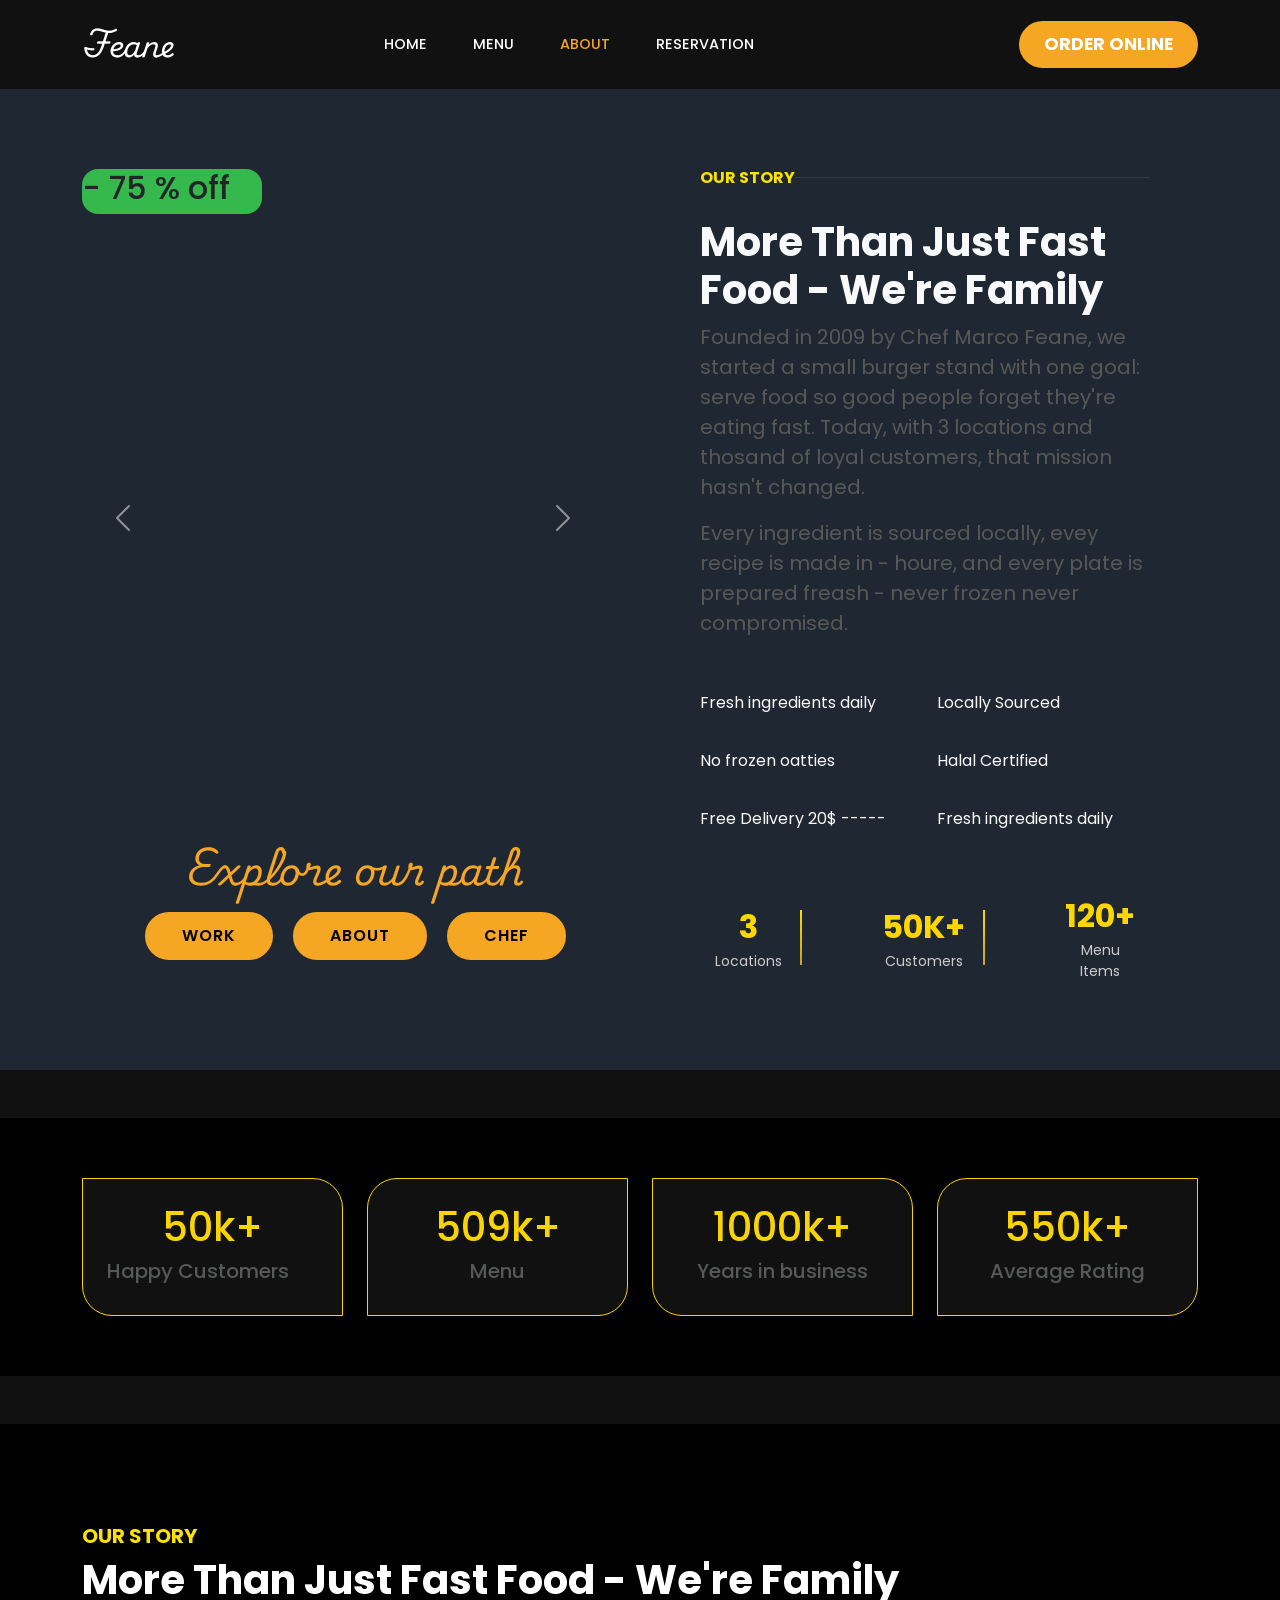
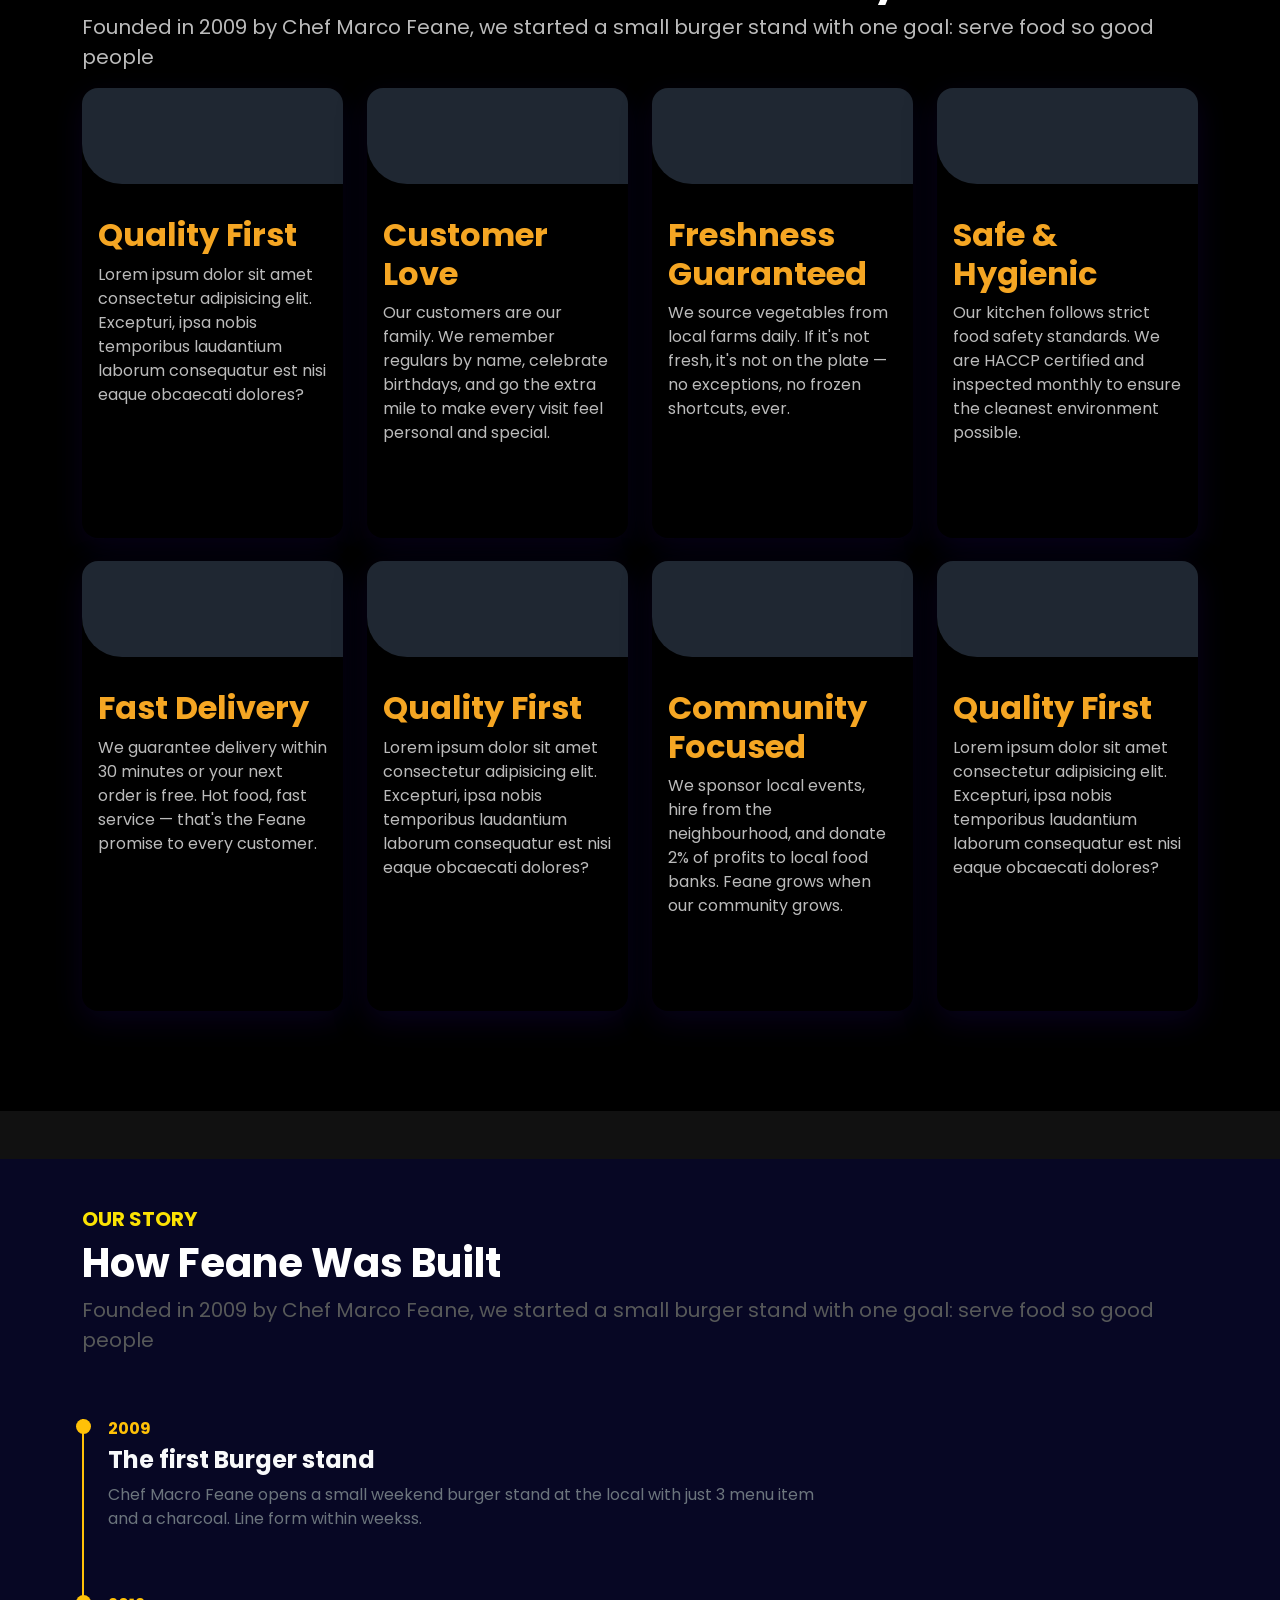
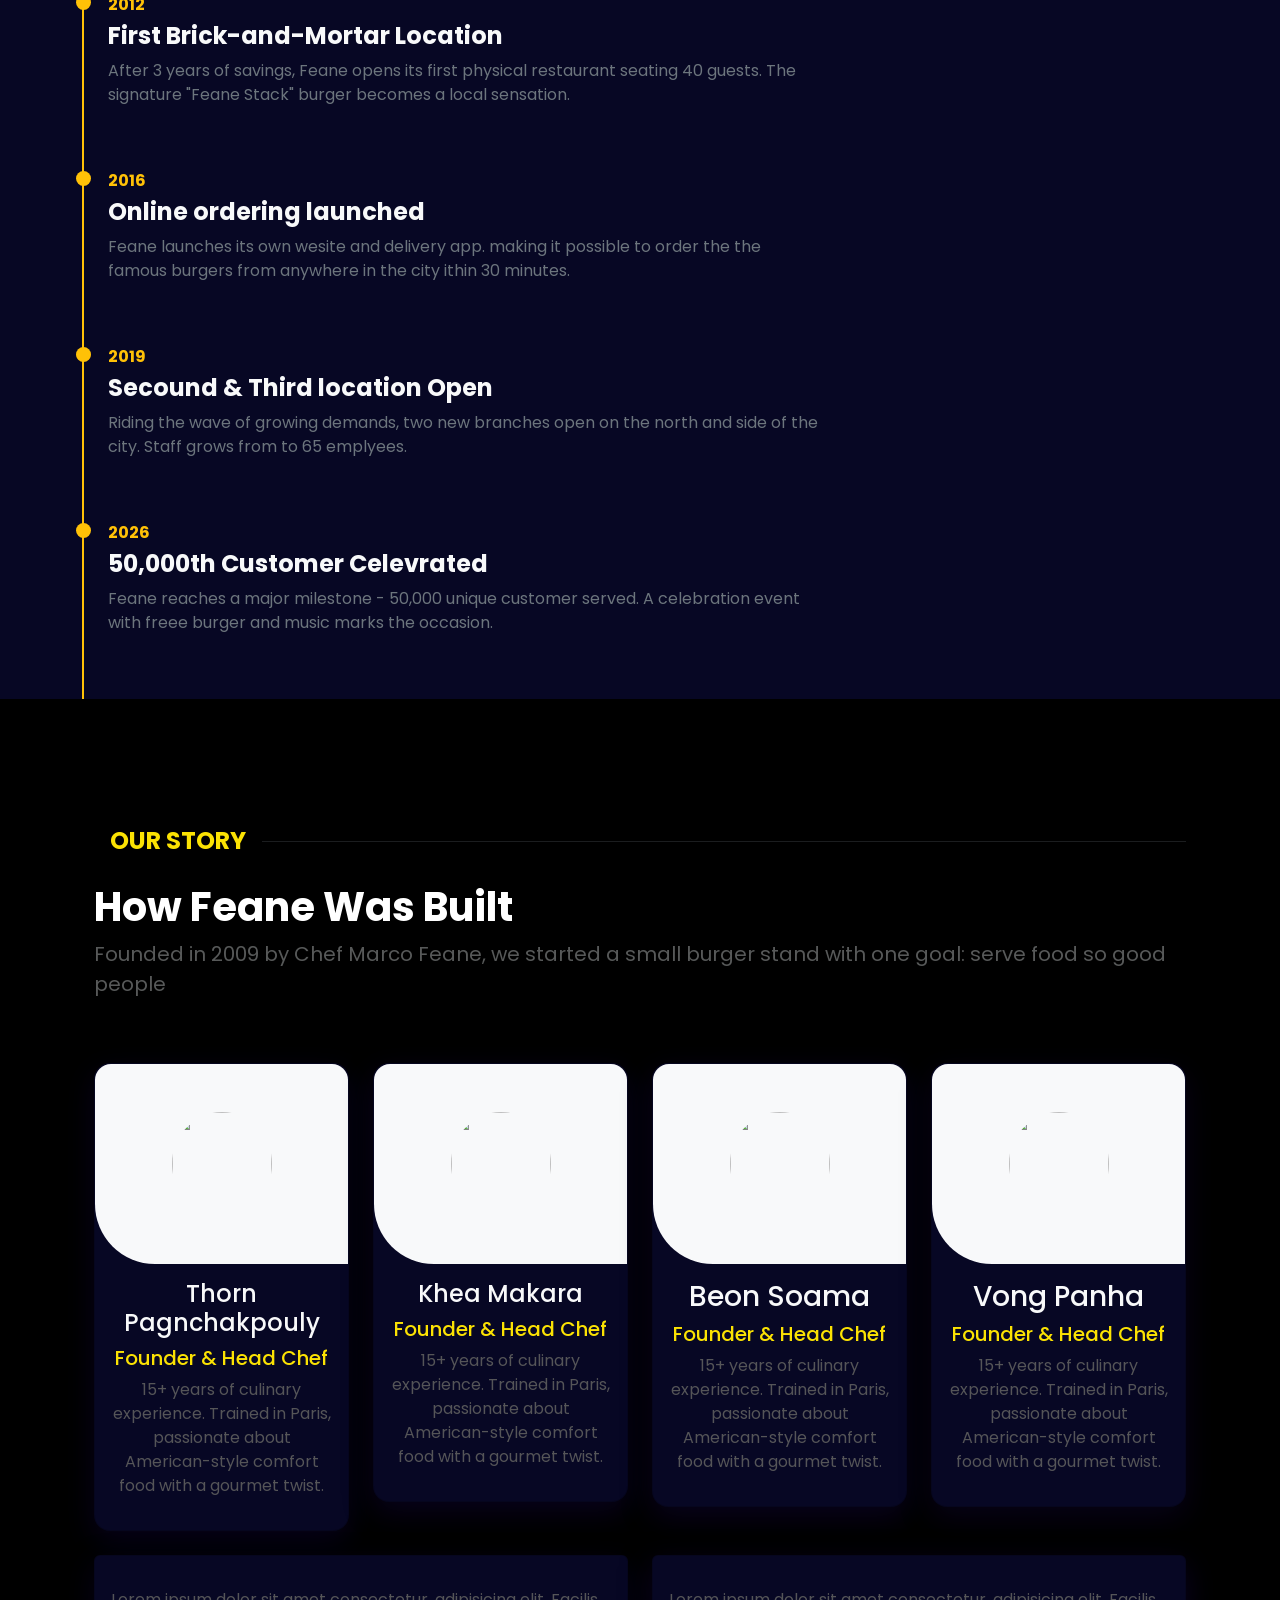
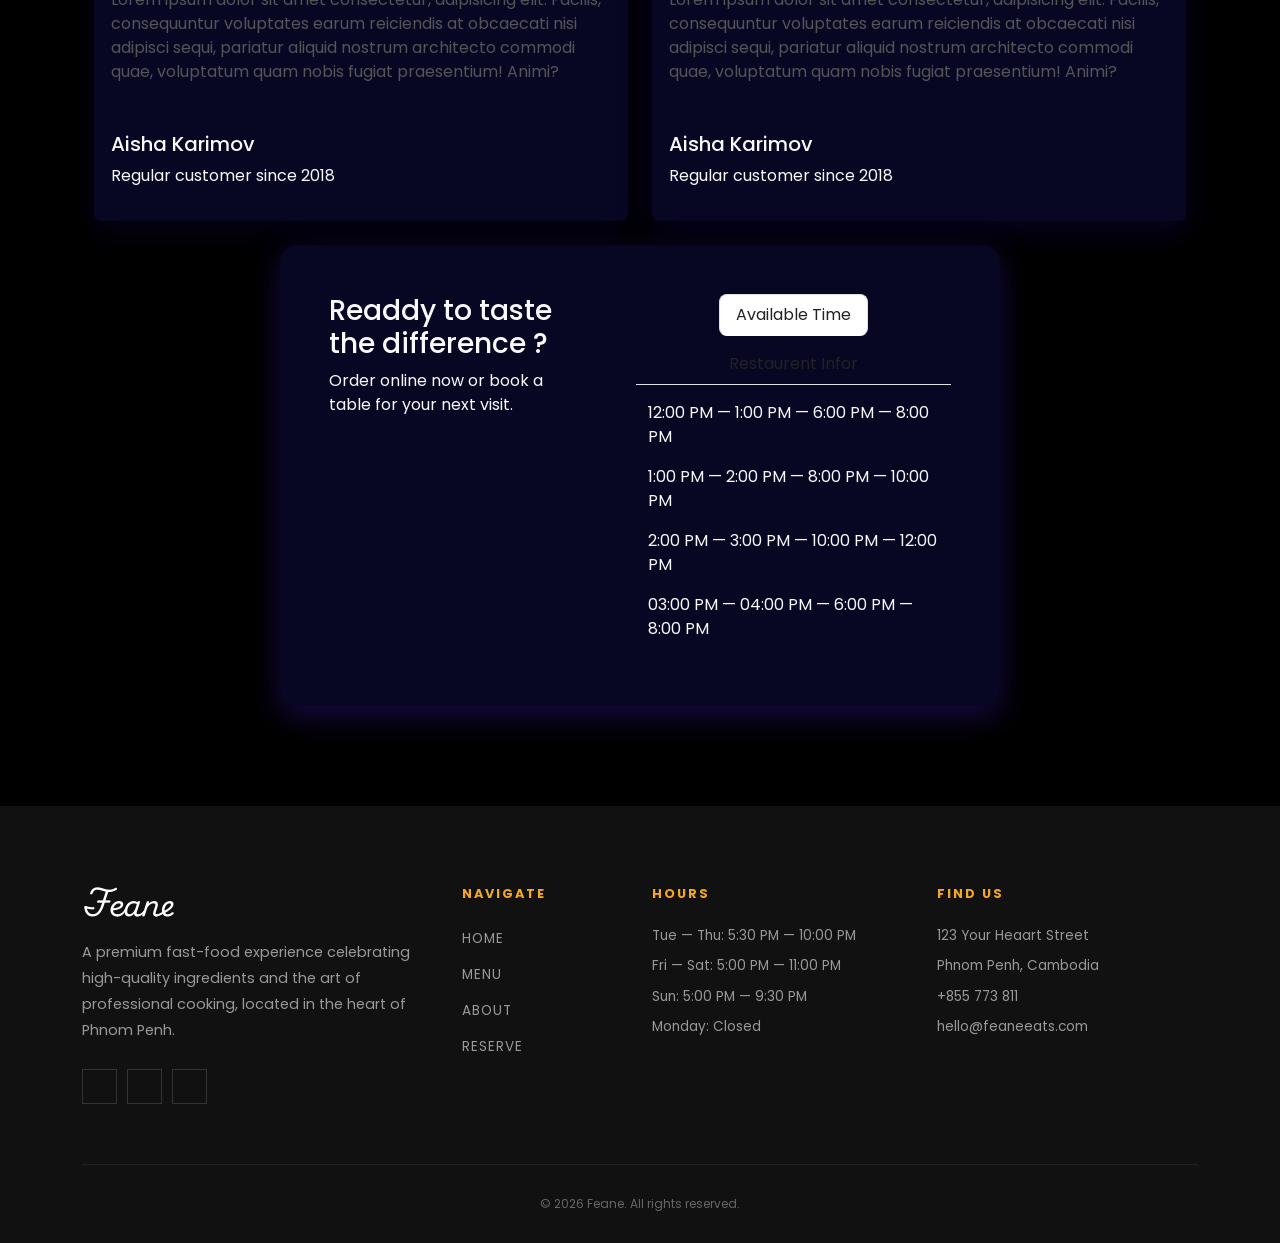
==== about.html @ dc516372 "last push" ====
<!DOCTYPE html>
<html lang="en">

<head>
    <meta charset="UTF-8">
    <meta name="viewport" content="width=device-width, initial-scale=1.0">
    <link rel="stylesheet" href="assets/css/style.css">
    <link rel="icon" type="image/x-icon" href="assets/image/knights-canyon-challenge-dragon-digital-painting.webp">
    <link href='https://fonts.googleapis.com/css?family=Poppins' rel='stylesheet'>
    <!-- BOOTSTRAP CSS -->
    <link rel="stylesheet" href="assets/css/bootstrap/bootstrap-5.3.8-dist/css/bootstrap.min.css">
    <link rel="stylesheet" href="https://cdn.jsdelivr.net/npm/bootstrap-icons@1.13.1/font/bootstrap-icons.min.css">
    <!-- FONT AWESOME FOR ICON -->
    <link rel="stylesheet" href="https://cdnjs.cloudflare.com/ajax/libs/font-awesome/7.0.1/css/all.min.css">
    <!-- GOOGLE FONTS -->
    <link
        href="https://fonts.googleapis.com/css2?family=Poppins:wght@300;400;500;600;700&family=Playwrite+IE:wght@100..400&display=swap"
        rel="stylesheet">
    <!-- CUSTOM STYLE -->
    <link rel="stylesheet" href="assets/css/style.css">
    <title>About Us | Page</title>
</head>

<body style="background: #111 !important; color: #fff !important;">
    <header style="background: #111 !important; box-shadow: none !important;">
        <div class="container">
            <nav class="navbar navbar-expand-lg navbar-dark px-0">
                <a class="navbar-brand text-white" href="index.html">Feane</a>
                <button class="navbar-toggler" type="button" data-bs-toggle="collapse" data-bs-target="#nav"
                    aria-controls="nav" aria-expanded="false" aria-label="Toggle navigation">
                    <span class="navbar-toggler-icon"></span>
                </button>
                <div class="collapse navbar-collapse justify-content-center" id="nav">
                    <ul class="navbar-nav">
                        <li class="nav-item"><a class="nav-link text-white" href="index.html">HOME</a></li>
                        <li class="nav-item"><a class="nav-link text-white" href="menu.html">MENU</a></li>
                        <li class="nav-item"><a class="nav-link active text-white" href="about.html">ABOUT</a></li>
                        <li class="nav-item"><a class="nav-link text-white" href="reservation.html">RESERVATION</a></li>
                    </ul>
                </div>
                <div class="user_option d-flex align-items-center">
                    <div class="user_option d-flex align-items-center">
                        <a href="login.html" class="user_link text-white"><i class="fa fa-user"></i></a>
                        <a href="cart.html" class="cart_link mx-4 text-white"><i class="fa fa-shopping-cart"></i></a>
                        <a href="search.html" class="search_link text-white"><i class="fa fa-search"></i></a>
                        <a href="menu.html" class="btn btn-order ms-4">Order Online</a>
                    </div>
                </div>
            </nav>
        </div>
    </header>

    <section style="background-color: #1f2732;">
        <div class="container">
            <div class="row">
                <div class="col-lg-6">
                    <div id="carouselExample" class="carousel slide" data-bs-ride="carousel" data-bs-interval="1500" data-bs-pause="false">
                        <div class="carousel-inner">
                            <div class="carousel-item active">
                                <div class="card border-0 rounded-5 position-relative bg-transparent"
                                    style="margin-top: 80px; width: 600px; height: 400px;">
                                    <img src="https://upload.wikimedia.org/wikipedia/commons/thumb/6/62/NCI_Visuals_Food_Hamburger.jpg/1280px-NCI_Visuals_Food_Hamburger.jpg" alt="" class="rounded-5">
                                    <div class="circle position-absolute">
                                        <h2 class="text-light rounded-4"
                                            style="width: 180px;height: 45px; background: #60239d;"> -
                                            50 % off</h2>
                                    </div>
                                </div>
                            </div>
                            <div class="carousel-item">
                                <div class="card border-0 rounded-5 position-relative bg-transparent"
                                    style="margin-top: 80px; width: 600px; height: 400px;">
                                    <img src="https://upload.wikimedia.org/wikipedia/commons/thumb/6/62/NCI_Visuals_Food_Hamburger.jpg/1280px-NCI_Visuals_Food_Hamburger.jpg"
                                        alt="" class="rounded-5">
                                    <div class="circle position-absolute">
                                        <h2 class="text-dark rounded-4"
                                            style="width: 180px;height: 45px; background: #f9d403;"> -
                                            15 % off</h2>
                                    </div>
                                </div>
                            </div>
                            <div class="carousel-item">
                                <div class="card border-0 rounded-5 position-relative bg-transparent"
                                    style="margin-top: 80px; width: 600px; height: 400px;">
                                    <img src="https://res.cloudinary.com/citylifestyle/w_1600/v1622210278/dev/articles/79ce9e0e-47b5-46d8-973c-a925a951b38b/header.jpg"
                                        alt="" class="rounded-5">
                                    <div class="circle position-absolute">
                                        <h2 class="text-dark rounded-4"
                                            style="width: 180px;height: 45px; background: #35b94d;"> -
                                            75 % off</h2>
                                    </div>
                                </div>
                            </div>
                        </div>
                        <button class="carousel-control-prev" type="button" data-bs-target="#carouselExample"
                            data-bs-slide="prev">
                            <span class="carousel-control-prev-icon mt-5" aria-hidden="true"></span>
                            <span class="visually-hidden">Previous</span>
                        </button>
                        <button class="carousel-control-next" type="button" data-bs-target="#carouselExample"
                            data-bs-slide="next">
                            <span class="carousel-control-next-icon mt-5 me-5" aria-hidden="true"></span>
                            <span class="visually-hidden">Next</span>
                        </button>
                    </div>
                    <div class="text-center" style="margin-top: -60px;">
                        <p class="menu-title text-gold mb-3" style="font-size: 38px !important; opacity: 1;">Explore our path</p>
                        <a href="#work" class="btn btn-gold-pill mx-2"
                            style="text-decoration: none;">WORK</a>
                        <a href="#about" class="btn btn-gold-pill mx-2"
                            style="text-decoration: none;">ABOUT</a>
                        <a href="#Chef" class="btn btn-gold-pill mx-2"
                            style="text-decoration: none;">CHEF</a>
                    </div>
                </div>


                <div class="col-lg-6">
                    <div class="card p-5 border-0 bg-transparent">
                        <div class="d-flex align-items-center my-4">
                            <span class="fw-bold" style="color: rgb(251, 226, 3);">OUR STORY</span>
                            <hr class="flex-grow-1 border-secondary opacity-25">
                        </div>

                        <h1 class="fw-bold text-light">More Than Just Fast Food - We're Family</h1>
                        <p class="fs-5" style="color: rgb(87, 89, 89);">Founded in 2009 by Chef Marco Feane, we started
                            a small burger stand with one goal: serve
                            food so good people
                            forget they're eating fast. Today, with 3 locations and thosand of loyal customers, that
                            mission hasn't changed.
                        </p>
                        <p class="fs-5" style="color: rgb(87, 89, 89);">Every ingredient is sourced locally, evey recipe
                            is made in - houre, and every plate is prepared freash
                            - never frozen never compromised.</p>
                        <div class="row d-flex mt-4">
                            <div class="col-lg-6">
                                <div class="card border-0 bg-transparent">
                                    <p class="fs-3" style="color: rgb(251, 226, 3);"><i
                                            class="fa-solid fa-check-to-slot"></i>
                                        <span class="text-light fs-6">Fresh ingredients daily</span>
                                    </p>
                                </div>
                            </div>
                            <div class="col-lg-6">
                                <div class="card border-0 bg-transparent">
                                    <p class="fs-3" style="color: rgb(251, 226, 3);"><i
                                            class="fa-solid fa-check-to-slot"></i>
                                        <span class="text-light fs-6">Locally Sourced</span>
                                    </p>
                                </div>
                            </div>
                        </div>
                        <div class="row d-flex">
                            <div class="col-lg-6">
                                <div class="card border-0 bg-transparent">
                                    <p class="fs-3" style="color: rgb(251, 226, 3);"><i
                                            class="fa-solid fa-check-to-slot"></i>
                                        <span class="text-light fs-6">No frozen oatties</span>
                                    </p>
                                </div>
                            </div>
                            <div class="col-lg-6">
                                <div class="card border-0 bg-transparent">
                                    <p class="fs-3" style="color: rgb(251, 226, 3);"><i
                                            class="fa-solid fa-check-to-slot"></i>
                                        <span class="text-light fs-6">Halal Certified</span>
                                    </p>
                                </div>
                            </div>
                        </div>
                        <div class="row d-flex">
                            <div class="col-lg-6">
                                <div class="card border-0 bg-transparent">
                                    <p class="fs-3" style="color: rgb(251, 226, 3);"><i
                                            class="fa-solid fa-check-to-slot"></i>
                                        <span class="text-light fs-6">Free Delivery 20$ -----</span>
                                    </p>
                                </div>
                            </div>
                            <div class="col-lg-6">
                                <div class="card border-0 bg-transparent">
                                    <p class="fs-3" style="color: rgb(251, 226, 3);"><i
                                            class="fa-solid fa-check-to-slot"></i>
                                        <span class="text-light fs-6">Fresh ingredients daily</span>
                                    </p>
                                </div>
                            </div>
                            <div class="col-lg-12">
                                <div class="stats">
                                    <div class="stat">
                                        <div class="number">3</div>
                                        <div class="label">Locations</div>
                                    </div>

                                    <div class="stat">
                                        <div class="number">50K+</div>
                                        <div class="label">Customers</div>
                                    </div>

                                    <div class="stat">
                                        <div class="number">120+</div>
                                        <div class="label">Menu Items</div>
                                    </div>
                                </div>
                            </div>
                        </div>
                    </div>
                </div>
            </div>
        </div>
    </section>
    <section class="my-5" style="background-color: #000; padding: 60px 0;">
        <div class="container">
            <div class="row d-flex">
                <div class="col-lg-3">
                    <div class="card p-4 gold"
                        style="border-color: #f9d403;background-color: #111; border-radius: 0px 30px 0px 30px;">
                        <h1 class="text-center text" style="color: #f9d403;">50k+</h1>
                        <h5 style="color: rgb(87, 89, 89);">Happy Customers</h5>
                    </div>
                </div>
                <div class="col-lg-3">
                    <div class="card p-4 gold"
                        style="border-color: #f9d403;background-color: #111; border-radius: 30px 0 30px 0;">
                        <h1 class="text-center text" style="color: #f9d403;">509k+</h1>
                        <h5 class="text-center" style="color: rgb(87, 89, 89);">Menu</h5>
                    </div>
                </div>
                <div class="col-lg-3">
                    <div class="card p-4 gold"
                        style="border-color: #f9d403;background-color: #111; border-radius: 0px 30px 0px 30px;">
                        <h1 class="text-center text" style="color: #f9d403;">1000k+</h1>
                        <h5 class="text-center" style="color: rgb(87, 89, 89);">Years in business</h5>
                    </div>
                </div>
                <div class="col-lg-3">
                    <div class="card p-4 gold"
                        style="border-color: #f9d403;background-color: #111; border-radius: 30px 0 30px 0;">
                        <h1 class="text-center text" style="color: #f9d403;">550k+</h1>
                        <h5 class="text-center" style="color: rgb(87, 89, 89);">Average Rating</h5>
                    </div>
                </div>
            </div>
        </div>
    </section>
    <div id="work" style="background-color: #000; color: #fff; padding: 100px 0;">
        <section>
            <div class="container">
                <h5 class="fw-bold" style="color: rgb(251, 226, 3);">OUR STORY</h5>
                <h1 class="fw-bold text-white">More Than Just Fast Food - We're Family</h1>
                <p class="fs-5" style="color: #bbb;">Founded in 2009 by Chef Marco Feane, we started
                    a small burger stand with one goal: serve
                    food so good people
                </p>
                <div data-aos="fade-up" data-aos-anchor-placement="center-bottom">
                    <div class="row">
                        <div class="col-lg-3">
                            <div class="card-about rounded-4"
                                style="height: 450px;box-shadow: 0 10px 30px rgba(16, 4, 57, 0.414);">
                                <div class="card-img"
                                    style="border-radius: 16px 16px 0px 40px ;background-color: #1f2732;">
                                    <p class="text-center p-5 text-danger" style="font-size: 60px;"><i
                                            class="fa-solid fa-medal"></i></p>
                                </div>
                                <div class="card-body  p-3">
                                    <h2 class="fw-bold">Quality First</h2>
                                    <p>Lorem ipsum dolor sit amet consectetur adipisicing elit. Excepturi, ipsa nobis
                                        temporibus
                                        laudantium laborum consequatur est nisi eaque obcaecati dolores?</p>
                                </div>
                            </div>
                        </div>
                        <div class="col-lg-3">
                            <div class="card-about rounded-4"
                                style="height: 450px;box-shadow: 0 10px 30px rgba(16, 4, 57, 0.414);">
                                <div class="card-img"
                                    style="border-radius: 16px 16px 0px 40px ;background-color: #1f2732;">
                                    <p class="text-center p-5 text-danger" style="font-size: 60px;"><i
                                            class="fa-solid fa-heart-circle-check"></i></p>
                                </div>
                                <div class="card-body  p-3">
                                    <h2 class="fw-bold">Customer Love</h2>
                                    <p>Our customers are our family. We remember regulars by name, celebrate birthdays,
                                        and
                                        go
                                        the extra mile to make every visit feel personal and special.</p>
                                </div>
                            </div>
                        </div>
                        <div class="col-lg-3">
                            <div class="card-about rounded-4"
                                style="height: 450px;box-shadow: 0 10px 30px rgba(16, 4, 57, 0.429);">
                                <div class="card-img"
                                    style="border-radius: 16px 16px 0px 40px ;background-color: #1f2732;">
                                    <p class="text-center p-5 text-danger" style="font-size: 60px;"><i
                                            class="fa-brands fa-wpexplorer"></i></p>
                                </div>
                                <div class="card-body  p-3">
                                    <h2 class="fw-bold">Freshness Guaranteed</h2>
                                    <p>We source vegetables from local farms daily. If it's not fresh, it's not on the
                                        plate
                                        —
                                        no exceptions, no frozen shortcuts, ever.</p>
                                </div>
                            </div>
                        </div>
                        <div class="col-lg-3">
                            <div class="card-about rounded-4"
                                style="height: 450px;box-shadow: 0 10px 30px rgba(16, 4, 57, 0.504);">
                                <div class="card-img"
                                    style="border-radius: 16px 16px 0px 40px ;background-color: #1f2732;">
                                    <p class="text-center p-5 text-danger" style="font-size: 60px;"><i
                                            class="fa-solid fa-lock"></i></p>
                                </div>
                                <div class="card-body  p-3">
                                    <h2 class="fw-bold">Safe & Hygienic</h2>
                                    <p>Our kitchen follows strict food safety standards. We are HACCP certified and
                                        inspected
                                        monthly to ensure the cleanest environment possible.</p>
                                </div>
                            </div>
                        </div>

                        <div class="col-lg-3" style="margin-top: 23px;">
                            <div class="card-about rounded-4"
                                style="height: 450px;box-shadow: 0 10px 30px rgba(16, 4, 57, 0.463);">
                                <div class="card-img"
                                    style="border-radius: 16px 16px 0px 40px ;background-color: #1f2732;">
                                    <p class="text-center p-5 text-danger" style="font-size: 60px;"><i
                                            class="fa-regular fa-hourglass-half"></i></p>
                                </div>
                                <div class="card-body  p-3">
                                    <h2 class="fw-bold">Fast Delivery</h2>
                                    <p>We guarantee delivery within 30 minutes or your next order is free. Hot food,
                                        fast
                                        service — that's the Feane promise to every customer.</p>
                                </div>
                            </div>
                        </div>
                        <div class="col-lg-3" style="margin-top: 23px;">
                            <div class="card-about rounded-4"
                                style="height: 450px;box-shadow: 0 10px 30px rgba(16, 4, 57, 0.515);">
                                <div class="card-img"
                                    style="border-radius: 16px 16px 0px 40px ;background-color: #1f2732;">
                                    <p class="text-center p-5 text-danger" style="font-size: 60px;"><i
                                            class="fa-solid fa-chart-gantt"></i></p>
                                </div>
                                <div class="card-body  p-3">
                                    <h2 class="fw-bold">Quality First</h2>
                                    <p>Lorem ipsum dolor sit amet consectetur adipisicing elit. Excepturi, ipsa nobis
                                        temporibus
                                        laudantium laborum consequatur est nisi eaque obcaecati dolores?</p>
                                </div>
                            </div>
                        </div>
                        <div class="col-lg-3" style="margin-top: 23px;">
                            <div class="card-about rounded-4"
                                style="height: 450px;box-shadow: 0 10px 30px rgba(16, 4, 57, 0.456);">
                                <div class="card-img"
                                    style="border-radius: 16px 16px 0px 40px ;background-color: #1f2732;">
                                    <p class="text-center p-5 text-danger" style="font-size: 60px;"><i
                                            class="fa-solid fa-user-clock"></i></p>
                                </div>
                                <div class="card-body  p-3">
                                    <h2 class="fw-bold">Community Focused</h2>
                                    <p>We sponsor local events, hire from the neighbourhood, and donate 2% of profits to
                                        local
                                        food banks. Feane grows when our community grows.</p>
                                </div>
                            </div>
                        </div>
                        <div class="col-lg-3" style="margin-top: 23px;">
                            <div class="card-about rounded-4"
                                style="height: 450px;box-shadow: 0 10px 30px rgba(16, 4, 57, 0.515);">
                                <div class="card-img"
                                    style="border-radius: 16px 16px 0px 40px ;background-color: #1f2732;">
                                    <p class="text-center p-5 text-danger" style="font-size: 60px;"><i
                                            class="fa-solid fa-chart-gantt"></i></p>
                                </div>
                                <div class="card-body  p-3">
                                    <h2 class="fw-bold">Quality First</h2>
                                    <p>Lorem ipsum dolor sit amet consectetur adipisicing elit. Excepturi, ipsa nobis
                                        temporibus
                                        laudantium laborum consequatur est nisi eaque obcaecati dolores?</p>
                                </div>
                            </div>
                        </div>
                    </div>
                </div>
        </section>
    </div>
    <div id="about">
        <section style="background-color: #070724;" class="mt-5">
            <div class="container">
                <div class="row">
                    <h5 class="fw-bold mt-5" style="color: rgb(251, 226, 3);">OUR STORY</h5>
                    <h1 class="fw-bold text-white">How Feane Was Built</h1>
                    <p class="fs-5" style="color: rgb(87, 89, 89);">Founded in 2009 by Chef Marco Feane, we started
                        a small burger stand with one goal: serve
                        food so good people
                    </p>
                    <div class="col-lg-8">
                        <div class="timeline-item pb-5 ps-4 border-start border-warning border-2 position-relative">
                            <div class="dot position-absolute bg-warning rounded-circle"
                                style="width: 15px; height: 15px; left: -8.5px; top: 0;"></div>
                            <h6 class="text-warning fw-bold mt-5">2009</h6>
                            <h4 class="fw-bold text-light">The first Burger stand</h4>
                            <p class="text-secondary">Chef Macro Feane opens a small weekend burger stand at the local
                                with
                                just 3 menu item and a
                                charcoal. Line form within weekss.</p>
                        </div>
                        <div class="timeline-item pb-5 ps-4 border-start border-warning border-2 position-relative">
                            <div class="dot position-absolute bg-warning rounded-circle"
                                style="width: 15px; height: 15px; left: -8.5px; top: 0;"></div>
                            <h6 class="text-warning fw-bold">2012</h6>
                            <h4 class="fw-bold text-light">First Brick-and-Mortar Location</h4>
                            <p class="text-secondary">After 3 years of savings, Feane opens its first physical
                                restaurant
                                seating 40 guests. The signature "Feane Stack" burger becomes a local sensation.</p>
                        </div>
                        <div class="timeline-item pb-5 ps-4 border-start border-warning border-2 position-relative">
                            <div class="dot position-absolute bg-warning rounded-circle"
                                style="width: 15px; height: 15px; left: -8.5px; top: 0;"></div>
                            <h6 class="text-warning fw-bold">2016</h6>
                            <h4 class="fw-bold text-light">Online ordering launched</h4>
                            <p class="text-secondary">Feane launches its own wesite and delivery app. making it possible
                                to
                                order the the famous burgers from anywhere in the city ithin 30 minutes.</p>
                        </div>
                        <div class="timeline-item pb-5 ps-4 border-start border-warning border-2 position-relative">
                            <div class="dot position-absolute bg-warning rounded-circle"
                                style="width: 15px; height: 15px; left: -8.5px; top: 0;"></div>
                            <h6 class="text-warning fw-bold">2019</h6>
                            <h4 class="fw-bold text-light">Secound & Third location Open</h4>
                            <p class="text-secondary">Riding the wave of growing demands, two new branches open on the
                                north
                                and side of the city. Staff grows from to 65 emplyees.</p>
                        </div>
                        <div class="timeline-item pb-5 ps-4 border-start border-warning border-2 position-relative">
                            <div class="dot position-absolute bg-warning rounded-circle"
                                style="width: 15px; height: 15px; left: -8.5px; top: 0;"></div>
                            <h6 class="text-warning fw-bold">2026</h6>
                            <h4 class="fw-bold text-light">50,000th Customer Celevrated</h4>
                            <p class="text-secondary">Feane reaches a major milestone - 50,000 unique customer served. A
                                celebration
                                event with freee burger and music marks the occasion.</p>
                        </div>
                    </div>
                </div>
            </div>
        </section>
    </div>

    <div id="Chef" style="background-color: #000; padding: 100px 0;">
        <section>
            <div class="container">
                <div data-aos="zoom-in-right">
                    <div class="row m-auto">
                        <div class="d-flex align-items-center my-4">
                            <span class="mx-3 fw-bold fs-4" style="color: rgb(251, 226, 3);">OUR STORY</span>
                            <hr class="flex-grow-1 border-secondary opacity-25">
                        </div>
                        <h1 class="fw-bold text-white">How Feane Was Built</h1>
                        <p class="fs-5" style="color: rgb(87, 89, 89);">Founded in 2009 by Chef Marco Feane, we started
                            a small burger stand with one goal: serve
                            food so good people
                        </p>
                        <div class="col-lg-3">
                            <div class="card text-center rounded-4 mt-5"
                                style="background-color: #070724; box-shadow: 0 10px 30px rgba(16, 4, 57, 0.453);">

                                <div class="card-img bg-light"
                                    style="border-radius: 16px 16px 0px 60px; position: relative; overflow: hidden;">

                                    <div class="profile-container" style="width: 100%;">
                                        <img src="https://plus.unsplash.com/premium_photo-1661778091956-15dbe6e47442?fm=jpg&q=60&w=3000&auto=format&fit=crop&ixlib=rb-4.1.0&ixid=M3wxMjA3fDB8MHxzZWFyY2h8MXx8Y2hlZnxlbnwwfHwwfHx8MA%3D%3D" alt=""
                                            style="border-radius: 50%; width: 100px; height: 200px;"
                                            class="py-5 profile-thumb">

                                        <div class="full-image-preview">
                                            <img src="https://plus.unsplash.com/premium_photo-1661778091956-15dbe6e47442?fm=jpg&q=60&w=3000&auto=format&fit=crop&ixlib=rb-4.1.0&ixid=M3wxMjA3fDB8MHxzZWFyY2h8MXx8Y2hlZnxlbnwwfHwwfHx8MA%3D%3D"
                                                alt="Full Preview">
                                        </div>
                                    </div>
                                </div>
                                <div class="card-body p-3">
                                    <h4 class="text-light name">Thorn Pagnchakpouly</h4>
                                    <h5 style="color: rgb(251, 226, 3);">Founder & Head Chef</h5>
                                    <p style="color: #555558;">15+ years of culinary experience. Trained in Paris,
                                        passionate
                                        about American-style comfort food with a gourmet twist.</p>
                                </div>

                            </div>
                        </div>
                        <div class="col-lg-3">
                            <div class="card text-center rounded-4 mt-5"
                                style="background-color: #070724; box-shadow: 0 10px 30px rgba(16, 4, 57, 0.496);">

                                <div class="card-img bg-light"
                                    style="border-radius: 16px 16px 0px 60px; position: relative; overflow: hidden;">

                                    <div class="profile-container" style="width: 100%;">
                                        <img src="https://encrypted-tbn0.gstatic.com/images?q=tbn:ANd9GcT0rpjb_j-jTuQ3onR-zFmB5Ad6CYb7DSLy1w&s" alt=""
                                            style="border-radius: 50%; width: 100px; height: 200px;"
                                            class="py-5 profile-thumb">

                                        <div class="full-image-preview">
                                            <img src="https://encrypted-tbn0.gstatic.com/images?q=tbn:ANd9GcT0rpjb_j-jTuQ3onR-zFmB5Ad6CYb7DSLy1w&s"
                                                alt="Full Preview">
                                        </div>
                                    </div>
                                </div>
                                <div class="card-body p-3">
                                    <h4 class="text-light name">Khea Makara</h4>
                                    <h5 style="color: rgb(251, 226, 3);">Founder & Head Chef</h5>
                                    <p style="color: #555558;">15+ years of culinary experience. Trained in Paris,
                                        passionate
                                        about American-style comfort food with a gourmet twist.</p>
                                </div>

                            </div>
                        </div>
                        <div class="col-lg-3">
                            <div class="card text-center rounded-4 mt-5"
                                style="background-color: #070724; box-shadow: 0 10px 30px rgba(16, 4, 57, 0.492);">

                                <div class="card-img bg-light"
                                    style="border-radius: 16px 16px 0px 60px; position: relative; overflow: hidden;">

                                    <div class="profile-container" style="width: 100%;">
                                        <img src="https://previews.123rf.com/images/ximagination/ximagination1602/ximagination160200916/53064486-picture-of-young-female-chef-standing-in-the-studio-with-confident-pose-and-holding-a-spoon.jpg" alt=""
                                            style="border-radius: 50%; width: 100px; height: 200px;"
                                            class="py-5 profile-thumb">

                                        <div class="full-image-preview">
                                            <img src="https://previews.123rf.com/images/ximagination/ximagination1602/ximagination160200916/53064486-picture-of-young-female-chef-standing-in-the-studio-with-confident-pose-and-holding-a-spoon.jpg"
                                                alt="Full Preview">
                                        </div>
                                    </div>
                                </div>
                                <div class="card-body p-3">
                                    <h3 class="text-light name">Beon Soama</h3>
                                    <h5 style="color: rgb(251, 226, 3);">Founder & Head Chef</h5>
                                    <p style="color: #555558;">15+ years of culinary experience. Trained in Paris,
                                        passionate
                                        about American-style comfort food with a gourmet twist.</p>
                                </div>

                            </div>
                        </div>
                        <div class="col-lg-3">
                            <div class="card text-center rounded-4 mt-5"
                                style="background-color: #070724; box-shadow: 0 10px 30px rgba(16, 4, 57, 0.41);">

                                <div class="card-img bg-light"
                                    style="border-radius: 16px 16px 0px 60px; position: relative; overflow: hidden;">

                                    <div class="profile-container" style="width: 100%;">
                                        <img src="https://www.shutterstock.com/image-photo/restaurant-kitchen-portrait-confident-chef-600nw-2645077225.jpg" alt=""
                                            style="border-radius: 50%; width: 100px; height: 200px;"
                                            class="py-5 profile-thumb">

                                        <div class="full-image-preview">
                                            <img src="https://www.shutterstock.com/image-photo/restaurant-kitchen-portrait-confident-chef-600nw-2645077225.jpg"
                                                alt="Full Preview">
                                        </div>
                                    </div>
                                </div>
                                <div class="card-body p-3">
                                    <h3 class="text-light name">Vong Panha</h3>
                                    <h5 style="color: rgb(251, 226, 3);">Founder & Head Chef</h5>
                                    <p style="color: #555558;">15+ years of culinary experience. Trained in Paris,
                                        passionate
                                        about American-style comfort food with a gourmet twist.</p>
                                </div>

                            </div>
                        </div>
                        <div class="col-lg-6">
                            <div class="card mt-4 mb-4"
                                style="background-color: #070724;box-shadow: 0 10px 30px rgba(16, 4, 57, 0.401);">
                                <div class="d-flex pt-3 ps-3" style="color: #f9d403;">
                                    <i class="fa-solid fa-star"></i>
                                    <i class="fa-solid fa-star"></i>
                                    <i class="fa-solid fa-star"></i>
                                    <i class="fa-solid fa-star"></i>
                                    <i class="fa-solid fa-star"></i>
                                </div>
                                <div class="p-3" style="color: #555558;">
                                    Lorem ipsum dolor sit amet consectetur, adipisicing elit. Facilis, consequuntur
                                    voluptates
                                    earum
                                    reiciendis at obcaecati nisi adipisci sequi, pariatur aliquid nostrum architecto
                                    commodi
                                    quae, voluptatum
                                    quam nobis fugiat praesentium! Animi?
                                </div>
                                <div class="d-flex p-3">
                                    <i class="fa-brands fa-adn" style="color: greenyellow; font-size: 90px;"></i>
                                    <div class="mt-3">
                                        <h5 class="text-light">Aisha Karimov</h5>
                                        <p class="text-light">Regular customer since 2018</p>
                                    </div>
                                </div>
                            </div>
                        </div>
                        <div class="col-lg-6">
                            <div class="card mt-4"
                                style="background-color: #070724;box-shadow: 0 10px 30px rgba(16, 4, 57, 0.579);">
                                <div class="d-flex pt-3 ps-3" style="color: #f9d403;">
                                    <i class="fa-solid fa-star"></i>
                                    <i class="fa-solid fa-star"></i>
                                    <i class="fa-solid fa-star"></i>
                                    <i class="fa-regular fa-star"></i>
                                    <i class="fa-regular fa-star"></i>
                                </div>
                                <div class="p-3" style="color: #555558;">
                                    Lorem ipsum dolor sit amet consectetur, adipisicing elit. Facilis, consequuntur
                                    voluptates
                                    earum
                                    reiciendis at obcaecati nisi adipisci sequi, pariatur aliquid nostrum architecto
                                    commodi
                                    quae, voluptatum
                                    quam nobis fugiat praesentium! Animi?
                                </div>
                                <div class="d-flex p-3">
                                    <i class="fa-solid fa-circle-h"
                                        style="color: rgb(201, 4, 251); font-size: 90px;"></i>
                                    <div class="mt-3">
                                        <h5 class="text-light">Aisha Karimov</h5>
                                        <p class="text-light">Regular customer since 2018</p>
                                    </div>
                                </div>
                            </div>
                        </div>
                        <div class="col-lg-2"></div>
                        <div class="col-lg-8">
                            <div class="card p-5 rounded-4"
                                style="background-color: #070724;box-shadow: 0 10px 30px rgba(39, 15, 116, 0.579);">
                                <div class="d-flex">
                                    <div class="col-lg-5">
                                        <h3 class="text-light">Readdy to taste the difference ?</h3>
                                        <p class="text-light">Order online now or book a table for your next visit.</p>
                                    </div>
                                    <div class=" gap-3 ms-5 ">
                                        <ul class="nav nav-tabs justify-content-center gap-2" id="myTab" role="tablist">
                                            <li class="nav-item" role="presentation">
                                                <button class="nav-link active rounded-3" id="home-tab"
                                                    data-bs-toggle="tab" data-bs-target="#home-tab-pane" type="button"
                                                    role="tab" aria-controls="home-tab-pane"
                                                    aria-selected="true">Available
                                                    Time</button>
                                            </li>
                                            <li class="nav-item" role="presentation">
                                                <button class="nav-link rounded-3" id="profile-tab" data-bs-toggle="tab"
                                                    data-bs-target="#profile-tab-pane" type="button" role="tab"
                                                    aria-controls="profile-tab-pane" aria-selected="false">Restaurent
                                                    Infor</button>
                                            </li>
                                        </ul>
                                        <div class="container">
                                            <div class="row">
                                                <div class="col-lg-12">
                                                    <div class="tab-content" id="myTabContent">
                                                        <div class="tab-pane fade show active" id="home-tab-pane"
                                                            role="tabpanel" aria-labelledby="home-tab" tabindex="0">
                                                            <p class=" time text-light mt-3 "><span
                                                                    style="color: #f9d403;"><i
                                                                        class="fa-solid fa-clock"></i></span> 12:00 PM —
                                                                1:00 PM
                                                                — 6:00 PM — 8:00 PM
                                                            </p>
                                                            <p class="time text-light mt-3"><span
                                                                    style="color: #0303f9;"><i
                                                                        class="fa-solid fa-clock"></i></span> 1:00 PM —
                                                                2:00
                                                                PM
                                                                — 8:00 PM — 10:00 PM
                                                            </p>
                                                            <p class=" time text-light mt-3"><span
                                                                    style="color: #f97603;"><i
                                                                        class="fa-solid fa-clock"></i></span> 2:00 PM —
                                                                3:00
                                                                PM
                                                                — 10:00 PM — 12:00 PM
                                                            </p>
                                                            <p class="time text-light mt-3"><span
                                                                    style="color: #e403f9;"><i
                                                                        class="fa-solid fa-clock"></i></span> 03:00 PM —
                                                                04:00
                                                                PM — 6:00 PM — 8:00 PM
                                                            </p>
                                                        </div>
                                                        <div class="tab-pane fade" id="profile-tab-pane" role="tabpanel"
                                                            aria-labelledby="profile-tab" tabindex="0">
                                                            <p class="text-light mt-3"><span style="color: red;"><i
                                                                        class="fa-solid fa-location-dot"></i></span> 123
                                                                Flavor
                                                                Street, Phnom Penh</p>
                                                            <p class="text-light"><span
                                                                    style="color: rgb(60, 255, 0);"><i
                                                                        class="fa-solid fa-calendar-days"></i></span>
                                                                Mon–Sun:
                                                                11:00 AM – 10:00 PM</p>
                                                            <p class="text-light"><span style="color: blue;"><i
                                                                        class="fa-solid fa-phone"></i></span> (+855)99
                                                                70 89
                                                                29
                                                            </p>
                                                            <p class="text-light">Reservations recommended on weekends
                                                            </p>
                                                        </div>
                                                    </div>
                                                </div>
                                            </div>
                                        </div>
                                    </div>
                                </div>
                            </div>
                        </div>
                    </div>
                </div>
            </div>
        </section>
    </div>
    <footer>
        <div class="container">
            <div class="row g-4">
                <div class="col-lg-4 footer-brand">
                    <h2>Feane</h2>
                    <p>A premium fast-food experience celebrating high-quality ingredients and the art of professional
                        cooking, located in the heart of Phnom Penh.</p>
                    <div class="footer-social">
                        <a href="#"><i class="fa-brands fa-facebook-f"></i></a>
                        <a href="#"><i class="fa-brands fa-instagram"></i></a>
                        <a href="#"><i class="fa-brands fa-twitter"></i></a>
                    </div>
                </div>
                <div class="col-lg-2 footer-col">
                    <h5>NAVIGATE</h5>
                    <ul>
                        <li><a href="index.html">HOME</a></li>
                        <li><a href="menu.html">MENU</a></li>
                        <li><a href="about.html">ABOUT</a></li>
                        <li><a href="reservation.html">RESERVE</a></li>
                    </ul>
                </div>
                <div class="col-lg-3 footer-col">
                    <h5>HOURS</h5>
                    <p>Tue — Thu: 5:30 PM — 10:00 PM</p>
                    <p>Fri — Sat: 5:00 PM — 11:00 PM</p>
                    <p>Sun: 5:00 PM — 9:30 PM</p>
                    <p>Monday: Closed</p>
                </div>
                <div class="col-lg-3 footer-col">
                    <h5>FIND US</h5>
                    <p>123 Your Heaart Street</p>
                    <p>Phnom Penh, Cambodia</p>
                    <p>+855 773 811</p>
                    <p>hello@feaneeats.com</p>
                </div>
            </div>
            <div class="footer-bottom">
                <p>© 2026 Feane. All rights reserved.</p>
            </div>
        </div>
    </footer>

    <script src="assets/css/bootstrap/bootstrap-5.3.8-dist/js/bootstrap.bundle.min.js"></script>
    <script type="module" src="assets/js/script.js"></script>
    <script src="https://unpkg.com/aos@2.3.1/dist/aos.js"></script>
    <script>
        AOS.init();
    </script>


</html>
---- assets/css/style.css ----
@import url('https://fonts.googleapis.com/css2?family=Poppins:wght@300;400;500;600;700&family=Playwrite+IE:wght@100..400&display=swap');

:root {
    --primary-color: #ffffff;
    --secondary-color: #d7d4d4;
    --accent-color: #ffc107;
    --gold: #f5a623;
    --gold-dk: #e0920e;
    --text-dark: #2c3e50;
    --bg-grey-mix: #f7f9fc;
}

.text-gold {
    color: var(--gold) !important;
}

* {
    box-sizing: border-box;
}

body {
    font-family: 'Poppins', -apple-system, BlinkMacSystemFont, 'Segoe UI', Roboto, Helvetica, Arial, sans-serif !important;
    font-size: 16px !important;
    background: linear-gradient(135deg, #f0f2f5 0%, #ffffff 100%) !important;
    background-attachment: fixed !important;
    color: #333 !important;
}

header {
    background: #fff !important;
    box-shadow: 0 2px 10px rgba(0,0,0,0.05) !important;
}

.navbar-brand, .nav-link {
    color: #222 !important;
}

.nav-link:hover {
    color: var(--gold) !important;
}


html {
    scroll-behavior: smooth !important;
}

/* --- Menu Styles --- */

.btn {
    border: none !important;
    border-radius: 20px !important;
}

.menu-title {
    font-family: "Playwrite IE", 'Brush Script MT', cursive !important;
    font-size: 40px !important;
}


/* Category buttons */
.menu-filter button {
    border: none !important;
    background: transparent !important;
    margin: 0 10px !important;
    font-weight: 500 !important;
    padding: 10px 22px !important;
    border-radius: 30px !important;
}

.menu-filter .active {
    background: var(--primary-color) !important;
    color: #fff !important;
}

.menu-card {
    background: #d7d4d4 !important;
    border-radius: 16px !important;
    overflow: hidden !important;
    display: flex !important;
    flex-direction: column !important;
    text-decoration: none !important;
    height: 100% !important;
    transition: transform .28s, box-shadow .28s, border-color .28s !important;
}

.menu-card:hover {
    transform: translateY(-6px) !important;
    box-shadow: 0 16px 48px rgba(0, 0, 0, .08) !important;
    border-color: #eee !important;
}

.menu-img {
    height: 240px !important;
    display: flex !important;
    justify-content: center !important;
    align-items: center !important;
    background: #f1f2f3 !important;
    overflow: hidden !important;
    position: relative !important;
}

.menu-img img {
    width: 100% !important;
    height: 100% !important;
    object-fit: cover !important;
    transition: transform .4s ease !important;
}

/* Burger specific: keep them contained and not 'zoomed' */
.menu-img.burger-img {
    padding: 30px !important;
}

.menu-img.burger-img img {
    width: auto !important;
    height: auto !important;
    max-width: 100% !important;
    max-height: 100% !important;
    object-fit: contain !important;
}

.menu-card:hover .menu-img img {
    transform: scale(1.05) !important;
}

.menu-content {
    background: #ffffff !important;
    color: #333 !important;
    padding: 20px !important;
    border-top-left-radius: 40px !important;
    flex-grow: 1 !important;
    display: flex !important;
    flex-direction: column !important;
    border: 1px solid #eee !important;
    border-top: none !important;
}

.price-cart {
    display: flex !important;
    justify-content: space-between !important;
    align-items: center !important;
    margin-top: auto !important;
    padding-top: 15px !important;
}

.cart-btn {
    width: 45px !important;
    height: 45px !important;
    border-radius: 50% !important;
    background: #ffc107 !important;
    display: flex !important;
    justify-content: center !important;
    align-items: center !important;
    color: white !important;
    text-decoration: none !important;
}

.btn-gold-pill {
    background: var(--gold) !important;
    color: #000 !important;
    border-radius: 50px !important;
    padding: 10px 35px !important;
    font-weight: 600 !important;
    letter-spacing: 1px !important;
    transition: all 0.3s ease !important;
    border: 2px solid var(--gold) !important;
}

.card-about h2, 
.card-about h3, 
.card-about h4 {
    color: var(--gold) !important;
    font-weight: 700 !important;
}

.card-about p {
    color: #bbb !important;
}

.menu-image img {
    width: 100% !important;
    height: 100% !important;
    object-fit: cover !important;
}

.detail-overlay {
    position: fixed !important;
    inset: 0 !important;
    z-index: 1060 !important;
    display: flex !important;
    align-items: center !important;
    justify-content: center !important;
    padding: 20px !important;
    /* hidden by default */
    pointer-events: none !important;
    background: rgba(0, 0, 0, 0) !important;
    backdrop-filter: blur(0) !important;
    transition: background .3s, backdrop-filter .3s !important;
}

.detail-overlay:target {
    pointer-events: all !important;
    background: rgba(0, 0, 0, .8) !important;
    backdrop-filter: blur(7px) !important;
}

/* click-outside area */
.overlay-bg {
    position: fixed !important;
    inset: 0 !important;
    z-index: -1 !important;
    display: block !important;
}

.detail-modal {
    background: #ffffff !important;
    border: 1px solid #eee !important;
    border-radius: 20px !important;
    width: 100% !important;
    color: #333 !important;
    max-width: 820px !important;
    max-height: 90vh !important;
    overflow-y: auto !important;
    position: relative !important;
    opacity: 0 !important;
    transform: translateY(36px) scale(.96) !important;
    transition: opacity .35s, transform .35s cubic-bezier(.22, 1, .36, 1) !important;
}

.detail-overlay:target .detail-modal {
    opacity: 1 !important;
    transform: translateY(0) scale(1) !important;
}

.detail-modal::-webkit-scrollbar {
    width: 4px !important;
}

.detail-modal::-webkit-scrollbar-thumb {
    background: #333 !important;
    border-radius: 4px !important;
}

.modal-close {
    position: absolute !important;
    top: 14px !important;
    right: 14px !important;
    z-index: 10 !important;
    width: 36px !important;
    height: 36px !important;
    border-radius: 50% !important;
    background: rgba(255, 255, 255, .08) !important;
    color: #aaa !important;
    font-size: .95rem !important;
    display: flex !important;
    align-items: center !important;
    justify-content: center !important;
    text-decoration: none !important;
    transition: background .2s, color .2s !important;
}

.modal-close:hover {
    background: rgba(255, 255, 255, .18) !important;
    color: #fff !important;
}

.detail-img {
    width: 50% !important;
    height: 60% !important;
    object-fit: cover !important;
    display: block !important;
    margin: auto !important;
    margin-top: 30px !important;
}

.detail-body {
    padding: 28px 32px 32px !important;
}

.detail-cat {
    font-size: .7rem !important;
    letter-spacing: 2px !important;
    text-transform: uppercase !important;
    color: var(--gold) !important;
    font-weight: 500 !important;
    margin-bottom: 6px !important;
}

.detail-name {
    font-size: 1.6rem !important;
    font-weight: 700 !important;
    color: #fff !important;
    margin-bottom: 10px !important;
    line-height: 1.2 !important;
}

.detail-rating {
    display: flex !important;
    align-items: center !important;
    gap: 3px !important;
    margin-bottom: 14px !important;
}

.detail-rating i {
    color: var(--gold) !important;
    font-size: .88rem !important;
}

.detail-rating .val {
    font-size: .84rem !important;
    color: #aaa !important;
    margin-left: 5px !important;
}

.detail-rating .rev {
    font-size: .78rem !important;
    color: #555 !important;
    margin-left: 3px !important;
}

.detail-desc {
    font-size: .87rem !important;
    color: #999 !important;
    line-height: 1.75 !important;
    margin-bottom: 22px !important;
}

.detail-tags {
    display: flex !important;
    flex-wrap: wrap !important;
    gap: 8px !important;
    margin-bottom: 22px !important;
}

.dtag {
    background: #222 !important;
    border: 1px solid #2e2e2e !important;
    border-radius: 50px !important;
    padding: 4px 13px !important;
    font-size: .73rem !important;
    color: #aaa !important;
}

.detail-label {
    font-size: .72rem !important;
    letter-spacing: 1.5px !important;
    text-transform: uppercase !important;
    color: #555 !important;
    font-weight: 500 !important;
    margin-bottom: 10px !important;
}

/* SIZE — hidden radio + label trick */
.size-opts {
    display: flex !important;
    flex-wrap: wrap !important;
    gap: 8px !important;
    margin-bottom: 22px !important;
}

.size-opts input[type=radio] {
    display: none !important;
}

.size-opts label {
    border: 1.5px solid #2e2e2e !important;
    border-radius: 8px !important;
    padding: 7px 18px !important;
    font-size: .82rem !important;
    color: #aaa !important;
    cursor: pointer !important;
    transition: all .2s !important;
    background: transparent !important;
}

.size-opts label:hover {
    border-color: #555 !important;
    color: #fff !important;
}

.size-opts input[type=radio]:checked+label {
    border-color: var(--gold) !important;
    color: var(--gold) !important;
    background: rgba(245, 166, 35, .08) !important;
}

/* EXTRAS — hidden checkbox + label trick */
.extras-grid {
    display: flex !important;
    flex-wrap: wrap !important;
    gap: 8px !important;
    margin-bottom: 26px !important;
}

.extras-grid input[type=checkbox] {
    display: none !important;
}

.extras-grid label {
    border: 1.5px solid #2e2e2e !important;
    border-radius: 8px !important;
    padding: 6px 13px !important;
    font-size: .77rem !important;
    color: #aaa !important;
    cursor: pointer !important;
    transition: all .2s !important;
    background: transparent !important;
    display: flex !important;
    align-items: center !important;
    gap: 5px !important;
}

.extras-grid label:hover {
    border-color: #555 !important;
    color: #fff !important;
}

.extras-grid input[type=checkbox]:checked+label {
    border-color: var(--gold) !important;
    color: #fff !important;
    background: rgba(245, 166, 35, .09) !important;
}

/* BOTTOM */
.detail-bottom {
    display: flex !important;
    align-items: center !important;
    justify-content: space-between !important;
    flex-wrap: wrap !important;
    gap: 16px !important;
    padding-top: 22px !important;
    border-top: 1px solid #222 !important;
}

.detail-price {
    font-size: 1.5rem !important;
    font-weight: 700 !important;
    color: #fff !important;
}

.detail-price small {
    font-size: .8rem !important;
    color: var(--gold) !important;
    font-weight: 500 !important;
    margin-left: 4px !important;
}

.btn-cart-link {
    background: var(--gold) !important;
    color: #111 !important;
    font-weight: 700 !important;
    font-size: .87rem !important;
    border-radius: 50px !important;
    padding: 13px 32px !important;
    display: inline-flex !important;
    align-items: center !important;
    gap: 8px !important;
    text-decoration: none !important;
    letter-spacing: .5px !important;
    transition: background .2s, transform .15s, box-shadow .2s !important;
}

.btn-cart-link:hover {
    background: var(--gold-dk) !important;
    color: #111 !important;
    transform: translateY(-1px) !important;
    box-shadow: 0 8px 24px rgba(245, 166, 35, .3) !important;
}

/* NUTRITION */
.nutrition-row {
    display: flex !important;
    border: 1px solid #222 !important;
    border-radius: 12px !important;
    overflow: hidden !important;
    margin-top: 24px !important;
}

.nut-item {
    flex: 1 !important;
    text-align: center !important;
    padding: 13px 6px !important;
    border-right: 1px solid #222 !important;
}

.nut-item:last-child {
    border-right: none !important;
}

.nval {
    font-size: .95rem !important;
    font-weight: 700 !important;
    color: #fff !important;
    display: block !important;
}

.nlabel {
    font-size: .64rem !important;
    color: #666 !important;
    letter-spacing: .5px !important;
    text-transform: uppercase !important;
    display: block !important;
    margin-top: 2px !important;
}

/* --- About Styles --- */

.work:hover{
    color: black !important;
    background-color: #FFD700 !important;
}
.stats {
    display: flex !important;
    justify-content: center !important;
    align-items: center !important;
    gap: 60px !important;
    padding: 40px 0 !important;
    color: #FFD700 !important;
}

.stat {
    text-align: center !important;
    position: relative !important;
    padding: 0 20px !important;
}

.stat:not(:last-child)::after {
    content: "" !important;
    position: absolute !important;
    right: 0 !important;
    top: 10% !important;
    height: 80% !important;
    width: 2px !important;
    background: linear-gradient(to bottom, #FFD700, #C9A227) !important;
}

.number {
    font-size: 32px !important;
    font-weight: bold !important;
}

.label {
    font-size: 14px !important;
    color: #ccc !important;
}

.card-about {
    transition: 0.3s !important;
}

.card-about:hover {
    transform: scale(1.02) !important;
}

.profile-container {
  position: relative !important;
  display: inline-block !important;
}

.profile-thumb {
  cursor: pointer !important;
}

.full-image-preview {
  display: none !important;
  position: absolute !important;
  top: 50% !important;
  left: 50% !important;
  transform: translate(-50%, -35%) !important;
  z-index: 999 !important;
  border-radius: 12px !important;
  overflow: hidden !important;
  width: 100% !important;
}

.full-image-preview img {
  width: 100% !important;
  height: auto !important;
  object-fit: cover !important;
  display: block !important;
  border-radius: 12px !important;
}
.gold{
    transition: 0.3s !important;
}
.gold:hover{
    transform: scale(1.02) !important;
    box-shadow: 0 10px 30px rgba(251, 247, 1, 0.414) !important;
    
}
.text:hover{
    text-decoration: underline !important;
}
.profile-container:hover .full-image-preview {
  display: block !important;
}
.card-img:hover{
    box-shadow: 0 20px 30px rgba(251, 247, 1, 0.414) !important;
}
.name:hover{
    text-decoration: underline !important;
}
.time{
    transition: 0.3s !important;
}
.time:hover{
    transform: scale(1.03) !important;
    color: #f9d403 !important;
}

/* --- Navbar Styles --- */

header {
    background: #111 !important;
    padding: 10px 0 !important;
}

.navbar-brand {
    font-family: "Playwrite IE", cursive !important;
    font-size: 1.8rem !important;
    font-weight: 700 !important;
    color: #fff !important;
}

.navbar-nav .nav-link {
    color: #fff !important;
    font-size: 0.9rem !important;
    font-weight: 500 !important;
    margin: 0 15px !important;
    text-transform: uppercase !important;
}

.navbar-nav .nav-link.active,
.navbar-nav .nav-link:hover {
    color: var(--gold) !important;
}

.user_option a {
    color: #fff !important;
    font-size: 1.1rem !important;
    text-decoration: none !important;
    transition: color 0.3s !important;
}

.user_option a:hover {
    color: var(--gold) !important;
}

.btn-order {
    background: var(--gold) !important;
    color: #111 !important;
    font-weight: 700 !important;
    font-size: 0.85rem !important;
    padding: 10px 25px !important;
    border-radius: 30px !important;
    text-transform: uppercase !important;
    text-decoration: none !important;
}

.btn-order:hover {
    background: var(--gold-dk) !important;
    color: #111 !important;
}

.home-cart-btn:hover {
    background: #fff !important;
    color: var(--gold) !important;
}

/* --- Home About Section --- */

.home-about-section {
    background: #222831 !important;
    padding: 80px 0 !important;
    color: #fff !important;
}

.home-about-img img {
    width: 100% !important;
    max-width: 500px !important;
    height: auto !important;
}

.home-about-content h2 {
    font-family: "Playwrite IE", cursive !important;
    font-size: 2.8rem !important;
    margin-bottom: 25px !important;
}

.home-about-content p {
    font-size: 1rem !important;
    color: #bbb !important;
    line-height: 1.8 !important;
    margin-bottom: 35px !important;
}

/* --- Testimonial Section --- */

.testimonial-section {
    background: #f1f2f3 !important; /* White mix grey */
    padding: 100px 0 !important;
    color: #222831 !important;
}

.testimonial-label {
    color: #d35400 !important; /* Brighter orange for light BG */
    font-size: 0.75rem !important;
    letter-spacing: 3px !important;
    text-transform: uppercase !important;
    display: block !important;
    text-align: center !important;
    margin-bottom: 15px !important;
    font-weight: 600 !important;
}

.testimonial-title {
    font-family: "Playwrite IE", cursive !important;
    font-size: 3.2rem !important;
    text-align: center !important;
    margin-bottom: 20px !important;
    color: #222831 !important;
}

.testimonial-line {
    width: 60px !important;
    height: 3px !important;
    background: #d35400 !important;
    margin: 0 auto 60px !important;
}

.testimonial-card {
    background: #ffffff !important;
    border-left: 4px solid #d35400 !important;
    padding: 40px !important;
    height: 100% !important;
    box-shadow: 0 5px 15px rgba(0,0,0,0.05) !important;
    transition: transform 0.3s !important;
}

.testimonial-card:hover {
    transform: translateY(-5px) !important;
}

.stars {
    color: var(--gold) !important;
    margin-bottom: 25px !important;
    font-size: 0.85rem !important;
}

.quote {
    font-style: italic !important;
    font-size: 1.05rem !important;
    line-height: 1.8 !important;
    color: #444 !important;
    margin-bottom: 30px !important;
}

.author {
    font-size: 0.8rem !important;
    letter-spacing: 2px !important;
    text-transform: uppercase !important;
    color: #777 !important;
}

/* --- Search Visual Categories --- */

.search-category-wrap {
    display: flex !important;
    justify-content: center !important;
    gap: 30px !important;
    flex-wrap: wrap !important;
    margin-bottom: 60px !important;
}

.search-cat-item {
    text-align: center !important;
    cursor: pointer !important;
    transition: transform 0.3s !important;
    width: 120px !important;
}

.search-cat-item:hover {
    transform: translateY(-10px) !important;
}

.search-cat-img {
    width: 100px !important;
    height: 100px !important;
    background: #1a212a !important;
    border: 2px solid rgba(245, 166, 35, 0.2) !important;
    border-radius: 50% !important;
    display: flex !important;
    align-items: center !important;
    justify-content: center !important;
    margin: 0 auto 15px !important;
    padding: 15px !important;
    transition: border-color 0.3s !important;
}

.search-cat-item:hover .search-cat-img {
    border-color: var(--gold) !important;
}

.search-cat-img img {
    width: 100% !important;
    height: auto !important;
}

.search-cat-item span {
    color: #fff !important;
    font-size: 0.9rem !important;
    font-weight: 500 !important;
    text-transform: uppercase !important;
    letter-spacing: 1px !important;
}




/* --- Footer Styles --- */

footer {
    background: #111 !important;
    color: #fff !important;
    padding: 80px 0 30px !important;
}

.footer-brand h2 {
    font-family: "Playwrite IE", cursive !important;
    color: #fff !important;
    font-size: 1.8rem !important;
    margin-bottom: 20px !important;
}

.footer-brand p {
    color: #999 !important;
    font-size: 0.9rem !important;
    line-height: 1.8 !important;
    margin-bottom: 25px !important;
}

.footer-social {
    display: flex !important;
    gap: 10px !important;
}

.footer-social a {
    width: 35px !important;
    height: 35px !important;
    border: 1px solid #333 !important;
    display: flex !important;
    align-items: center !important;
    justify-content: center !important;
    color: #999 !important;
    text-decoration: none !important;
    transition: all 0.3s !important;
}

.footer-social a:hover {
    border-color: var(--gold) !important;
    color: var(--gold) !important;
}

.footer-col h5 {
    color: var(--gold) !important;
    font-size: 0.8rem !important;
    letter-spacing: 2px !important;
    text-transform: uppercase !important;
    margin-bottom: 25px !important;
    font-weight: 700 !important;
}

.footer-col ul {
    list-style: none !important;
    padding: 0 !important;
    margin: 0 !important;
}

.footer-col ul li {
    margin-bottom: 12px !important;
}

.footer-col ul li a {
    color: #999 !important;
    text-decoration: none !important;
    font-size: 0.85rem !important;
    text-transform: uppercase !important;
    letter-spacing: 1px !important;
    transition: color 0.3s !important;
}

.footer-col ul li a:hover {
    color: #fff !important;
}

.footer-col p {
    color: #999 !important;
    font-size: 0.85rem !important;
    margin-bottom: 10px !important;
}

.footer-bottom {
    margin-top: 60px !important;
    padding-top: 30px !important;
    border-top: 1px solid #222 !important;
    text-align: center !important;
}

.footer-bottom p {
    color: #666 !important;
    font-size: 0.75rem !important;
    margin: 0 !important;
}

/* --- Reservation Styles --- */

.reservation-section {
    background-color: #1f2732 !important;
    color: #fff !important;
    padding: 100px 0 !important;
}

.reserve-title {
    font-size: 3.5rem !important;
    margin-bottom: 30px !important;
    font-weight: 700 !important;
    color: #fff !important;
}

.reserve-input {
    background: #1a212a !important;
    border: 1px solid #2d3640 !important;
    color: #999 !important;
    padding: 14px 20px !important;
    width: 100% !important;
    margin-bottom: 5px !important;
    border-radius: 4px !important;
    outline: none !important;
}

.reserve-label {
    color: var(--gold) !important;
    font-size: 0.75rem !important;
    letter-spacing: 2px !important;
    text-transform: uppercase !important;
    display: block !important;
    margin-bottom: 15px !important;
    font-weight: 600 !important;
}

.reserve-title {
    font-size: 3.5rem !important;
    margin-bottom: 30px !important;
    font-weight: 700 !important;
}

.reserve-input {
    background: #1a212a !important;
    border: 1px solid #2d3640 !important;
    color: #999 !important;
    padding: 14px 20px !important;
    width: 100% !important;
    margin-bottom: 5px !important;
    border-radius: 4px !important;
    outline: none !important;
}

.reserve-input:focus {
    border-color: var(--gold) !important;
}

.reserve-input::placeholder {
    color: #444 !important;
}

.btn-confirm {
    background: #d35400 !important; /* Premium Orange */
    color: #fff !important;
    border: none !important;
    padding: 18px 0 !important;
    width: 100% !important;
    font-weight: 700 !important;
    text-transform: uppercase !important;
    letter-spacing: 2px !important;
    margin-top: 15px !important;
    transition: all 0.3s !important;
}

.btn-confirm:hover {
    background: #a04000 !important;
    transform: translateY(-2px) !important;
}

.info-hours, .info-contact {
    margin-top: 40px !important;
}

.info-hours p, .info-contact p {
    color: #999 !important;
    margin-bottom: 6px !important;
    font-size: 0.95rem !important;
}

/* --- Login Page Styles --- */

.login-section {
    min-height: 90vh !important;
    background: #1f2732 !important; /* The dark navy from before */
    display: flex !important;
    align-items: center !important;
    padding: 60px 0 !important;
}

.login-card {
    background: #111 !important;
    border: 1px solid rgba(245, 166, 35, 0.1) !important;
    border-radius: 30px !important;
    padding: 40px !important; /* Slightly reduced padding */
    max-width: 420px !important; /* Medium size */
    margin: 0 auto !important;
    box-shadow: 0 30px 60px rgba(0, 0, 0, 0.4) !important;
    backdrop-filter: blur(10px) !important;
}

.login-card h2 {
    font-family: "Playwrite IE", cursive !important;
    color: var(--gold) !important;
    text-align: center !important;
    font-size: 2.2rem !important;
    margin-bottom: 10px !important;
}

.login-card p {
    color: #999 !important;
    font-size: 0.9rem !important;
    margin-bottom: 40px !important;
}

.login-input {
    background: rgba(255, 255, 255, 0.05) !important;
    border: 1px solid rgba(255, 255, 255, 0.1) !important;
    border-radius: 12px !important;
    color: #fff !important;
    padding: 14px 20px !important;
    width: 100% !important;
    margin-bottom: 20px !important;
    transition: all 0.3s !important;
}

.login-input:focus {
    border-color: var(--gold) !important;
    background: rgba(255, 255, 255, 0.08) !important;
    outline: none !important;
    box-shadow: 0 0 15px rgba(245, 166, 35, 0.2) !important;
}

/* --- Cart Page Styles (Elegant) --- */

.cart-section {
    min-height: 80vh !important;
    background: #000 !important;
    padding: 80px 0 !important;
}

.cart-main-container {
    background: #111 !important;
    border-radius: 30px !important;
    border: 1px solid rgba(255,255,255,0.05) !important;
    padding: 40px !important; /* Medium padding */
    max-width: 680px !important; /* Medium width */
    margin: 0 auto !important;
    box-shadow: 0 20px 40px rgba(0,0,0,0.5) !important;
}

.cart-header-title {
    font-family: "Playwrite IE", cursive !important;
    color: var(--gold) !important;
    font-size: 2rem !important; /* Medium font */
    margin-bottom: 10px !important;
}

.cart-item-row {
    display: flex !important;
    align-items: center !important;
    padding: 25px 0 !important;
    border-bottom: 1px solid rgba(255,255,255,0.05) !important;
}

.cart-item-img {
    width: 80px !important;
    height: 80px !important;
    object-fit: contain !important;
    background: #1f2732 !important;
    border-radius: 15px !important;
    margin-right: 25px !important;
    padding: 10px !important;
}

.cart-item-info h4 {
    color: #fff !important;
    font-size: 1.15rem !important;
    margin-bottom: 5px !important;
}

.cart-item-info p {
    color: #888 !important;
    font-size: 0.85rem !important;
    margin-bottom: 0 !important;
}

.cart-item-price {
    font-weight: 600 !important;
    color: var(--gold) !important;
    font-size: 1.2rem !important;
    margin-left: auto !important;
}

.cart-remove-btn {
    background: transparent !important;
    border: none !important;
    color: #ff4d4d !important;
    margin-left: 20px !important;
    cursor: pointer !important;
    opacity: 0.6 !important;
    transition: opacity 0.3s !important;
}

.cart-remove-btn:hover {
    opacity: 1 !important;
}

.cart-summary-card {
    background: #161c24 !important;
    border-radius: 20px !important;
    padding: 30px !important;
    height: fit-content !important;
    border: 1px solid rgba(255,255,255,0.03) !important;
}

.cart-summary-title {
    color: #fff !important;
    font-size: 1.3rem !important;
    font-weight: 600 !important;
    margin-bottom: 25px !important;
}

.summary-line {
    display: flex !important;
    justify-content: space-between !important;
    margin-bottom: 15px !important;
    color: #bbb !important;
    font-size: 0.95rem !important;
}

.summary-total {
    border-top: 1px solid rgba(255,255,255,0.1) !important;
    padding-top: 20px !important;
    margin-top: 20px !important;
    font-size: 1.3rem !important;
    font-weight: 700 !important;
    color: var(--gold) !important;
}

/* --- Quantity Selector --- */
.qty-selector {
    display: flex !important;
    align-items: center !important;
    background: rgba(255, 255, 255, 0.05) !important;
    border-radius: 12px !important;
    padding: 5px !important;
    margin-right: 20px !important;
}

.qty-btn {
    width: 32px !important;
    height: 32px !important;
    border: none !important;
    background: rgba(255, 255, 255, 0.1) !important;
    color: #fff !important;
    border-radius: 8px !important;
    display: flex !important;
    align-items: center !important;
    justify-content: center !important;
    transition: all 0.2s !important;
}

.qty-btn:hover {
    background: var(--gold) !important;
}

.qty-input {
    width: 40px !important;
    text-align: center !important;
    background: transparent !important;
    border: none !important;
    color: #fff !important;
    font-weight: 600 !important;
    font-size: 1.1rem !important;
}

.qty-input:focus {
    outline: none !important;
}

/* Modifying detail-bottom to fit qty */
.detail-bottom {
    display: flex !important;
    align-items: center !important;
    justify-content: space-between !important;
    margin-top: 35px !important;
    padding-top: 25px !important;
    border-top: 1px solid rgba(255, 255, 255, 0.05) !important;
}

.detail-actions {
    display: flex !important;
    align-items: center !important;
}

.cart-qty-btn {
    width: 26px !important;
    height: 26px !important;
    border-radius: 50% !important;
    border: 1px solid rgba(255, 255, 255, 0.2) !important;
    background: transparent !important;
    color: #fff !important;
    display: flex !important;
    align-items: center !important;
    justify-content: center !important;
    line-height: 1 !important;
    font-weight: bold !important;
    transition: all 0.2s !important;
}

.cart-qty-btn:hover {
    background: var(--gold) !important;
    border-color: var(--gold) !important;
}


.cart-section {
    background: #f8f9fa !important;
    padding: 80px 0 !important;
    min-height: 70vh !important;
}

.cart-table {
    border-collapse: separate !important;
    border-spacing: 0 15px !important;
}

.cart-item {
    background: #fff !important;
    border-radius: 12px !important;
    overflow: hidden !important;
    border: 1px solid #eee !important;
}

.cart-item td {
    padding: 20px !important;
    vertical-align: middle !important;
    border: none !important;
    color: #333 !important;
}

.cart-item img {
    border-radius: 8px !important;
    width: 70px !important;
}

.cart-summary {
    background: #fff !important;
    border-radius: 20px !important;
    padding: 30px !important;
    color: #333 !important;
    border: 1px solid #eee !important;
}

.cart-summary .total-price {
    font-size: 1.5rem !important;
    color: var(--gold) !important;
    font-weight: 700 !important;
}

/* --- Search Page Styles --- */

.search-section {
    background: #f7f9fc !important;
    padding: 60px 0 !important;
    min-height: 80vh !important;
}

.search-bar-container {
    max-width: 800px !important;
    margin: 0 auto 50px !important;
    position: relative !important;
}

.search-input-lg {
    background: #fff !important;
    border: 2px solid #eee !important;
    border-radius: 50px !important;
    color: #333 !important;
    padding: 20px 35px !important;
    font-size: 1.2rem !important;
    width: 100% !important;
    transition: all 0.3s !important;
}

.search-input-lg:focus {
    border-color: var(--gold) !important;
    box-shadow: 0 0 20px rgba(245, 166, 35, 0.2) !important;
    outline: none !important;
}

.search_btn-icon {
    position: absolute !important;
    right: 25px !important;
    top: 50% !important;
    transform: translateY(-50%) !important;
    color: var(--gold) !important;
    font-size: 1.4rem !important;
    cursor: pointer !important;
}

/* --- Hero Slider Styles --- */

.hero-slider {
    background: #111 !important;
    position: relative !important;
    overflow: hidden !important;
}

.carousel-item {
    min-height: 90vh !important;
    position: relative !important;
}

.hero-img-container {
    position: absolute !important;
    top: 0 !important;
    right: 0 !important;
    width: 60% !important;
    height: 100% !important;
    z-index: 1 !important;
}

.hero-img-container img {
    width: 100% !important;
    height: 100% !important;
    object-fit: cover !important;
    object-position: center !important;
}

.hero-overlay {
    position: absolute !important;
    inset: 0 !important;
    background: linear-gradient(90deg, #111 40%, rgba(17, 17, 17, 0.7) 60%, rgba(17, 17, 17, 0) 100%) !important;
    z-index: 2 !important;
}

.hero-content {
    position: relative !important;
    z-index: 3 !important;
    padding: 100px 0 !important;
    max-width: 550px !important;
    color: #222 !important;
}

.hero-content h1 {
    font-family: "Playwrite IE", 'Brush Script MT', cursive !important;
    font-size: 4.8rem !important;
    margin-bottom: 25px !important;
    line-height: 1.1 !important;
    font-weight: 400 !important;
}


.hero-content p {
    font-size: 1rem !important;
    color: #bbb !important;
    line-height: 1.8 !important;
    margin-bottom: 40px !important;
}

.btn-hero {
    background: var(--gold) !important;
    color: #111 !important;
    padding: 14px 45px !important;
    border-radius: 50px !important;
    font-weight: 700 !important;
    text-transform: uppercase !important;
    text-decoration: none !important;
    display: inline-block !important;
    transition: all 0.3s !important;
}

.btn-hero:hover {
    background: #fff !important;
    transform: translateY(-5px) !important;
}

.carousel-indicators-left {
    position: absolute !important;
    bottom: 50px !important;
    left: 0 !important;
    right: auto !important;
    margin-left: 10% !important;
    justify-content: flex-start !important;
    z-index: 4 !important;
}

.carousel-indicators-left [data-bs-target] {
    width: 15px !important;
    height: 15px !important;
    border-radius: 50% !important;
    background-color: #fff !important;
    opacity: 0.3 !important;
    border: none !important;
    margin: 0 6px !important;
}

.carousel-indicators-left .active {
    background-color: var(--gold) !important;
    opacity: 1 !important;
}

/* --- Offer Cards --- */

.offer-section {
    padding: 80px 0 !important;
    background: #fff !important;
}

.offer-card {
    background: #1a212a !important;
    border-radius: 10px !important;
    padding: 30px !important;
    display: flex !important;
    align-items: center !important;
    gap: 20px !important;
    color: #fff !important;
    transition: transform 0.3s !important;
    height: 100% !important;
}

.offer-card:hover {
    transform: translateY(-5px) !important;
}

.offer-img {
    width: 150px !important;
    height: 150px !important;
    border: 5px solid var(--gold) !important;
    border-radius: 50% !important;
    overflow: hidden !important;
}

.offer-img img {
    width: 100% !important;
    height: 100% !important;
    object-fit: cover !important;
}

.offer-details h5 {
    font-family: "Playwrite IE", cursive !important;
    font-size: 1.5rem !important;
    margin-bottom: 5px !important;
}

.offer-details h2 {
    font-size: 2.8rem !important;
    font-weight: 700 !important;
    margin-bottom: 20px !important;
}

.offer-details h2 span {
    font-size: 1rem !important;
    font-weight: 400 !important;
    margin-left: 5px !important;
}

/* --- Our Menu (Home) --- */

.home-menu-section {
    padding: 60px 0 !important;
    background: #ffffff !important;
}

.home-menu-title {
    font-family: "Playwrite IE", cursive !important;
    font-size: 2.8rem !important;
    text-align: center !important;
    margin-bottom: 40px !important;
}

.home-menu-card {
    background: #222831 !important;
    border-radius: 15px !important;
    overflow: hidden !important;
    color: #fff !important;
    transition: transform 0.3s !important;
    height: 100% !important;
    display: flex !important;
    flex-direction: column !important;
}

.home-menu-card:hover {
    transform: translateY(-5px) !important;
}

.home-menu-header {
    background: #f1f2f3 !important;
    overflow: hidden !important;
    position: relative !important;
    border-radius: 0 0 0 50px !important;
    height: 220px !important;
    display: flex !important;
    justify-content: center !important;
    align-items: center !important;
}

.home-menu-header img {
    height: 100% !important;
    width: 100% !important;
    object-fit: cover !important;
    transition: transform 0.4s ease !important;
}

.home-menu-header.burger-img {
    padding: 30px !important;
}

.home-menu-header.burger-img img {
    width: auto !important;
    height: auto !important;
    max-width: 100% !important;
    max-height: 100% !important;
    object-fit: contain !important;
}

.home-menu-card:hover .home-menu-header img {
    transform: scale(1.1) !important;
}

.home-menu-body {
    padding: 25px !important;
    flex-grow: 1 !important;
    display: flex !important;
    flex-direction: column !important;
}

.home-menu-body h4 {
    font-size: 1.2rem !important;
    font-weight: 600 !important;
    margin-bottom: 12px !important;
}

.home-menu-body p {
    font-size: 0.88rem !important;
    color: #ccc !important;
    line-height: 1.5 !important;
    margin-bottom: 25px !important;
}

.home-menu-footer {
    display: flex !important;
    justify-content: space-between !important;
    align-items: center !important;
    margin-top: auto !important;
}

.home-menu-price {
    font-size: 1.1rem !important;
    font-weight: 600 !important;
}

.home-cart-btn {
    width: 38px !important;
    height: 38px !important;
    background: var(--gold) !important;
    border-radius: 50% !important;
    display: flex !important;
    align-items: center !important;
    justify-content: center !important;
    color: #fff !important;
    text-decoration: none !important;
}
---- assets/css/style.css ----
@import url('https://fonts.googleapis.com/css2?family=Poppins:wght@300;400;500;600;700&family=Playwrite+IE:wght@100..400&display=swap');

:root {
    --primary-color: #ffffff;
    --secondary-color: #d7d4d4;
    --accent-color: #ffc107;
    --gold: #f5a623;
    --gold-dk: #e0920e;
    --text-dark: #2c3e50;
    --bg-grey-mix: #f7f9fc;
}

.text-gold {
    color: var(--gold) !important;
}

* {
    box-sizing: border-box;
}

body {
    font-family: 'Poppins', -apple-system, BlinkMacSystemFont, 'Segoe UI', Roboto, Helvetica, Arial, sans-serif !important;
    font-size: 16px !important;
    background: linear-gradient(135deg, #f0f2f5 0%, #ffffff 100%) !important;
    background-attachment: fixed !important;
    color: #333 !important;
}

header {
    background: #fff !important;
    box-shadow: 0 2px 10px rgba(0,0,0,0.05) !important;
}

.navbar-brand, .nav-link {
    color: #222 !important;
}

.nav-link:hover {
    color: var(--gold) !important;
}


html {
    scroll-behavior: smooth !important;
}

/* --- Menu Styles --- */

.btn {
    border: none !important;
    border-radius: 20px !important;
}

.menu-title {
    font-family: "Playwrite IE", 'Brush Script MT', cursive !important;
    font-size: 40px !important;
}


/* Category buttons */
.menu-filter button {
    border: none !important;
    background: transparent !important;
    margin: 0 10px !important;
    font-weight: 500 !important;
    padding: 10px 22px !important;
    border-radius: 30px !important;
}

.menu-filter .active {
    background: var(--primary-color) !important;
    color: #fff !important;
}

.menu-card {
    background: #d7d4d4 !important;
    border-radius: 16px !important;
    overflow: hidden !important;
    display: flex !important;
    flex-direction: column !important;
    text-decoration: none !important;
    height: 100% !important;
    transition: transform .28s, box-shadow .28s, border-color .28s !important;
}

.menu-card:hover {
    transform: translateY(-6px) !important;
    box-shadow: 0 16px 48px rgba(0, 0, 0, .08) !important;
    border-color: #eee !important;
}

.menu-img {
    height: 240px !important;
    display: flex !important;
    justify-content: center !important;
    align-items: center !important;
    background: #f1f2f3 !important;
    overflow: hidden !important;
    position: relative !important;
}

.menu-img img {
    width: 100% !important;
    height: 100% !important;
    object-fit: cover !important;
    transition: transform .4s ease !important;
}

/* Burger specific: keep them contained and not 'zoomed' */
.menu-img.burger-img {
    padding: 30px !important;
}

.menu-img.burger-img img {
    width: auto !important;
    height: auto !important;
    max-width: 100% !important;
    max-height: 100% !important;
    object-fit: contain !important;
}

.menu-card:hover .menu-img img {
    transform: scale(1.05) !important;
}

.menu-content {
    background: #ffffff !important;
    color: #333 !important;
    padding: 20px !important;
    border-top-left-radius: 40px !important;
    flex-grow: 1 !important;
    display: flex !important;
    flex-direction: column !important;
    border: 1px solid #eee !important;
    border-top: none !important;
}

.price-cart {
    display: flex !important;
    justify-content: space-between !important;
    align-items: center !important;
    margin-top: auto !important;
    padding-top: 15px !important;
}

.cart-btn {
    width: 45px !important;
    height: 45px !important;
    border-radius: 50% !important;
    background: #ffc107 !important;
    display: flex !important;
    justify-content: center !important;
    align-items: center !important;
    color: white !important;
    text-decoration: none !important;
}

.btn-gold-pill {
    background: var(--gold) !important;
    color: #000 !important;
    border-radius: 50px !important;
    padding: 10px 35px !important;
    font-weight: 600 !important;
    letter-spacing: 1px !important;
    transition: all 0.3s ease !important;
    border: 2px solid var(--gold) !important;
}

.card-about h2, 
.card-about h3, 
.card-about h4 {
    color: var(--gold) !important;
    font-weight: 700 !important;
}

.card-about p {
    color: #bbb !important;
}

.menu-image img {
    width: 100% !important;
    height: 100% !important;
    object-fit: cover !important;
}

.detail-overlay {
    position: fixed !important;
    inset: 0 !important;
    z-index: 1060 !important;
    display: flex !important;
    align-items: center !important;
    justify-content: center !important;
    padding: 20px !important;
    /* hidden by default */
    pointer-events: none !important;
    background: rgba(0, 0, 0, 0) !important;
    backdrop-filter: blur(0) !important;
    transition: background .3s, backdrop-filter .3s !important;
}

.detail-overlay:target {
    pointer-events: all !important;
    background: rgba(0, 0, 0, .8) !important;
    backdrop-filter: blur(7px) !important;
}

/* click-outside area */
.overlay-bg {
    position: fixed !important;
    inset: 0 !important;
    z-index: -1 !important;
    display: block !important;
}

.detail-modal {
    background: #ffffff !important;
    border: 1px solid #eee !important;
    border-radius: 20px !important;
    width: 100% !important;
    color: #333 !important;
    max-width: 820px !important;
    max-height: 90vh !important;
    overflow-y: auto !important;
    position: relative !important;
    opacity: 0 !important;
    transform: translateY(36px) scale(.96) !important;
    transition: opacity .35s, transform .35s cubic-bezier(.22, 1, .36, 1) !important;
}

.detail-overlay:target .detail-modal {
    opacity: 1 !important;
    transform: translateY(0) scale(1) !important;
}

.detail-modal::-webkit-scrollbar {
    width: 4px !important;
}

.detail-modal::-webkit-scrollbar-thumb {
    background: #333 !important;
    border-radius: 4px !important;
}

.modal-close {
    position: absolute !important;
    top: 14px !important;
    right: 14px !important;
    z-index: 10 !important;
    width: 36px !important;
    height: 36px !important;
    border-radius: 50% !important;
    background: rgba(255, 255, 255, .08) !important;
    color: #aaa !important;
    font-size: .95rem !important;
    display: flex !important;
    align-items: center !important;
    justify-content: center !important;
    text-decoration: none !important;
    transition: background .2s, color .2s !important;
}

.modal-close:hover {
    background: rgba(255, 255, 255, .18) !important;
    color: #fff !important;
}

.detail-img {
    width: 50% !important;
    height: 60% !important;
    object-fit: cover !important;
    display: block !important;
    margin: auto !important;
    margin-top: 30px !important;
}

.detail-body {
    padding: 28px 32px 32px !important;
}

.detail-cat {
    font-size: .7rem !important;
    letter-spacing: 2px !important;
    text-transform: uppercase !important;
    color: var(--gold) !important;
    font-weight: 500 !important;
    margin-bottom: 6px !important;
}

.detail-name {
    font-size: 1.6rem !important;
    font-weight: 700 !important;
    color: #fff !important;
    margin-bottom: 10px !important;
    line-height: 1.2 !important;
}

.detail-rating {
    display: flex !important;
    align-items: center !important;
    gap: 3px !important;
    margin-bottom: 14px !important;
}

.detail-rating i {
    color: var(--gold) !important;
    font-size: .88rem !important;
}

.detail-rating .val {
    font-size: .84rem !important;
    color: #aaa !important;
    margin-left: 5px !important;
}

.detail-rating .rev {
    font-size: .78rem !important;
    color: #555 !important;
    margin-left: 3px !important;
}

.detail-desc {
    font-size: .87rem !important;
    color: #999 !important;
    line-height: 1.75 !important;
    margin-bottom: 22px !important;
}

.detail-tags {
    display: flex !important;
    flex-wrap: wrap !important;
    gap: 8px !important;
    margin-bottom: 22px !important;
}

.dtag {
    background: #222 !important;
    border: 1px solid #2e2e2e !important;
    border-radius: 50px !important;
    padding: 4px 13px !important;
    font-size: .73rem !important;
    color: #aaa !important;
}

.detail-label {
    font-size: .72rem !important;
    letter-spacing: 1.5px !important;
    text-transform: uppercase !important;
    color: #555 !important;
    font-weight: 500 !important;
    margin-bottom: 10px !important;
}

/* SIZE — hidden radio + label trick */
.size-opts {
    display: flex !important;
    flex-wrap: wrap !important;
    gap: 8px !important;
    margin-bottom: 22px !important;
}

.size-opts input[type=radio] {
    display: none !important;
}

.size-opts label {
    border: 1.5px solid #2e2e2e !important;
    border-radius: 8px !important;
    padding: 7px 18px !important;
    font-size: .82rem !important;
    color: #aaa !important;
    cursor: pointer !important;
    transition: all .2s !important;
    background: transparent !important;
}

.size-opts label:hover {
    border-color: #555 !important;
    color: #fff !important;
}

.size-opts input[type=radio]:checked+label {
    border-color: var(--gold) !important;
    color: var(--gold) !important;
    background: rgba(245, 166, 35, .08) !important;
}

/* EXTRAS — hidden checkbox + label trick */
.extras-grid {
    display: flex !important;
    flex-wrap: wrap !important;
    gap: 8px !important;
    margin-bottom: 26px !important;
}

.extras-grid input[type=checkbox] {
    display: none !important;
}

.extras-grid label {
    border: 1.5px solid #2e2e2e !important;
    border-radius: 8px !important;
    padding: 6px 13px !important;
    font-size: .77rem !important;
    color: #aaa !important;
    cursor: pointer !important;
    transition: all .2s !important;
    background: transparent !important;
    display: flex !important;
    align-items: center !important;
    gap: 5px !important;
}

.extras-grid label:hover {
    border-color: #555 !important;
    color: #fff !important;
}

.extras-grid input[type=checkbox]:checked+label {
    border-color: var(--gold) !important;
    color: #fff !important;
    background: rgba(245, 166, 35, .09) !important;
}

/* BOTTOM */
.detail-bottom {
    display: flex !important;
    align-items: center !important;
    justify-content: space-between !important;
    flex-wrap: wrap !important;
    gap: 16px !important;
    padding-top: 22px !important;
    border-top: 1px solid #222 !important;
}

.detail-price {
    font-size: 1.5rem !important;
    font-weight: 700 !important;
    color: #fff !important;
}

.detail-price small {
    font-size: .8rem !important;
    color: var(--gold) !important;
    font-weight: 500 !important;
    margin-left: 4px !important;
}

.btn-cart-link {
    background: var(--gold) !important;
    color: #111 !important;
    font-weight: 700 !important;
    font-size: .87rem !important;
    border-radius: 50px !important;
    padding: 13px 32px !important;
    display: inline-flex !important;
    align-items: center !important;
    gap: 8px !important;
    text-decoration: none !important;
    letter-spacing: .5px !important;
    transition: background .2s, transform .15s, box-shadow .2s !important;
}

.btn-cart-link:hover {
    background: var(--gold-dk) !important;
    color: #111 !important;
    transform: translateY(-1px) !important;
    box-shadow: 0 8px 24px rgba(245, 166, 35, .3) !important;
}

/* NUTRITION */
.nutrition-row {
    display: flex !important;
    border: 1px solid #222 !important;
    border-radius: 12px !important;
    overflow: hidden !important;
    margin-top: 24px !important;
}

.nut-item {
    flex: 1 !important;
    text-align: center !important;
    padding: 13px 6px !important;
    border-right: 1px solid #222 !important;
}

.nut-item:last-child {
    border-right: none !important;
}

.nval {
    font-size: .95rem !important;
    font-weight: 700 !important;
    color: #fff !important;
    display: block !important;
}

.nlabel {
    font-size: .64rem !important;
    color: #666 !important;
    letter-spacing: .5px !important;
    text-transform: uppercase !important;
    display: block !important;
    margin-top: 2px !important;
}

/* --- About Styles --- */

.work:hover{
    color: black !important;
    background-color: #FFD700 !important;
}
.stats {
    display: flex !important;
    justify-content: center !important;
    align-items: center !important;
    gap: 60px !important;
    padding: 40px 0 !important;
    color: #FFD700 !important;
}

.stat {
    text-align: center !important;
    position: relative !important;
    padding: 0 20px !important;
}

.stat:not(:last-child)::after {
    content: "" !important;
    position: absolute !important;
    right: 0 !important;
    top: 10% !important;
    height: 80% !important;
    width: 2px !important;
    background: linear-gradient(to bottom, #FFD700, #C9A227) !important;
}

.number {
    font-size: 32px !important;
    font-weight: bold !important;
}

.label {
    font-size: 14px !important;
    color: #ccc !important;
}

.card-about {
    transition: 0.3s !important;
}

.card-about:hover {
    transform: scale(1.02) !important;
}

.profile-container {
  position: relative !important;
  display: inline-block !important;
}

.profile-thumb {
  cursor: pointer !important;
}

.full-image-preview {
  display: none !important;
  position: absolute !important;
  top: 50% !important;
  left: 50% !important;
  transform: translate(-50%, -35%) !important;
  z-index: 999 !important;
  border-radius: 12px !important;
  overflow: hidden !important;
  width: 100% !important;
}

.full-image-preview img {
  width: 100% !important;
  height: auto !important;
  object-fit: cover !important;
  display: block !important;
  border-radius: 12px !important;
}
.gold{
    transition: 0.3s !important;
}
.gold:hover{
    transform: scale(1.02) !important;
    box-shadow: 0 10px 30px rgba(251, 247, 1, 0.414) !important;
    
}
.text:hover{
    text-decoration: underline !important;
}
.profile-container:hover .full-image-preview {
  display: block !important;
}
.card-img:hover{
    box-shadow: 0 20px 30px rgba(251, 247, 1, 0.414) !important;
}
.name:hover{
    text-decoration: underline !important;
}
.time{
    transition: 0.3s !important;
}
.time:hover{
    transform: scale(1.03) !important;
    color: #f9d403 !important;
}

/* --- Navbar Styles --- */

header {
    background: #111 !important;
    padding: 10px 0 !important;
}

.navbar-brand {
    font-family: "Playwrite IE", cursive !important;
    font-size: 1.8rem !important;
    font-weight: 700 !important;
    color: #fff !important;
}

.navbar-nav .nav-link {
    color: #fff !important;
    font-size: 0.9rem !important;
    font-weight: 500 !important;
    margin: 0 15px !important;
    text-transform: uppercase !important;
}

.navbar-nav .nav-link.active,
.navbar-nav .nav-link:hover {
    color: var(--gold) !important;
}

.user_option a {
    color: #fff !important;
    font-size: 1.1rem !important;
    text-decoration: none !important;
    transition: color 0.3s !important;
}

.user_option a:hover {
    color: var(--gold) !important;
}

.btn-order {
    background: var(--gold) !important;
    color: #111 !important;
    font-weight: 700 !important;
    font-size: 0.85rem !important;
    padding: 10px 25px !important;
    border-radius: 30px !important;
    text-transform: uppercase !important;
    text-decoration: none !important;
}

.btn-order:hover {
    background: var(--gold-dk) !important;
    color: #111 !important;
}

.home-cart-btn:hover {
    background: #fff !important;
    color: var(--gold) !important;
}

/* --- Home About Section --- */

.home-about-section {
    background: #222831 !important;
    padding: 80px 0 !important;
    color: #fff !important;
}

.home-about-img img {
    width: 100% !important;
    max-width: 500px !important;
    height: auto !important;
}

.home-about-content h2 {
    font-family: "Playwrite IE", cursive !important;
    font-size: 2.8rem !important;
    margin-bottom: 25px !important;
}

.home-about-content p {
    font-size: 1rem !important;
    color: #bbb !important;
    line-height: 1.8 !important;
    margin-bottom: 35px !important;
}

/* --- Testimonial Section --- */

.testimonial-section {
    background: #f1f2f3 !important; /* White mix grey */
    padding: 100px 0 !important;
    color: #222831 !important;
}

.testimonial-label {
    color: #d35400 !important; /* Brighter orange for light BG */
    font-size: 0.75rem !important;
    letter-spacing: 3px !important;
    text-transform: uppercase !important;
    display: block !important;
    text-align: center !important;
    margin-bottom: 15px !important;
    font-weight: 600 !important;
}

.testimonial-title {
    font-family: "Playwrite IE", cursive !important;
    font-size: 3.2rem !important;
    text-align: center !important;
    margin-bottom: 20px !important;
    color: #222831 !important;
}

.testimonial-line {
    width: 60px !important;
    height: 3px !important;
    background: #d35400 !important;
    margin: 0 auto 60px !important;
}

.testimonial-card {
    background: #ffffff !important;
    border-left: 4px solid #d35400 !important;
    padding: 40px !important;
    height: 100% !important;
    box-shadow: 0 5px 15px rgba(0,0,0,0.05) !important;
    transition: transform 0.3s !important;
}

.testimonial-card:hover {
    transform: translateY(-5px) !important;
}

.stars {
    color: var(--gold) !important;
    margin-bottom: 25px !important;
    font-size: 0.85rem !important;
}

.quote {
    font-style: italic !important;
    font-size: 1.05rem !important;
    line-height: 1.8 !important;
    color: #444 !important;
    margin-bottom: 30px !important;
}

.author {
    font-size: 0.8rem !important;
    letter-spacing: 2px !important;
    text-transform: uppercase !important;
    color: #777 !important;
}

/* --- Search Visual Categories --- */

.search-category-wrap {
    display: flex !important;
    justify-content: center !important;
    gap: 30px !important;
    flex-wrap: wrap !important;
    margin-bottom: 60px !important;
}

.search-cat-item {
    text-align: center !important;
    cursor: pointer !important;
    transition: transform 0.3s !important;
    width: 120px !important;
}

.search-cat-item:hover {
    transform: translateY(-10px) !important;
}

.search-cat-img {
    width: 100px !important;
    height: 100px !important;
    background: #1a212a !important;
    border: 2px solid rgba(245, 166, 35, 0.2) !important;
    border-radius: 50% !important;
    display: flex !important;
    align-items: center !important;
    justify-content: center !important;
    margin: 0 auto 15px !important;
    padding: 15px !important;
    transition: border-color 0.3s !important;
}

.search-cat-item:hover .search-cat-img {
    border-color: var(--gold) !important;
}

.search-cat-img img {
    width: 100% !important;
    height: auto !important;
}

.search-cat-item span {
    color: #fff !important;
    font-size: 0.9rem !important;
    font-weight: 500 !important;
    text-transform: uppercase !important;
    letter-spacing: 1px !important;
}




/* --- Footer Styles --- */

footer {
    background: #111 !important;
    color: #fff !important;
    padding: 80px 0 30px !important;
}

.footer-brand h2 {
    font-family: "Playwrite IE", cursive !important;
    color: #fff !important;
    font-size: 1.8rem !important;
    margin-bottom: 20px !important;
}

.footer-brand p {
    color: #999 !important;
    font-size: 0.9rem !important;
    line-height: 1.8 !important;
    margin-bottom: 25px !important;
}

.footer-social {
    display: flex !important;
    gap: 10px !important;
}

.footer-social a {
    width: 35px !important;
    height: 35px !important;
    border: 1px solid #333 !important;
    display: flex !important;
    align-items: center !important;
    justify-content: center !important;
    color: #999 !important;
    text-decoration: none !important;
    transition: all 0.3s !important;
}

.footer-social a:hover {
    border-color: var(--gold) !important;
    color: var(--gold) !important;
}

.footer-col h5 {
    color: var(--gold) !important;
    font-size: 0.8rem !important;
    letter-spacing: 2px !important;
    text-transform: uppercase !important;
    margin-bottom: 25px !important;
    font-weight: 700 !important;
}

.footer-col ul {
    list-style: none !important;
    padding: 0 !important;
    margin: 0 !important;
}

.footer-col ul li {
    margin-bottom: 12px !important;
}

.footer-col ul li a {
    color: #999 !important;
    text-decoration: none !important;
    font-size: 0.85rem !important;
    text-transform: uppercase !important;
    letter-spacing: 1px !important;
    transition: color 0.3s !important;
}

.footer-col ul li a:hover {
    color: #fff !important;
}

.footer-col p {
    color: #999 !important;
    font-size: 0.85rem !important;
    margin-bottom: 10px !important;
}

.footer-bottom {
    margin-top: 60px !important;
    padding-top: 30px !important;
    border-top: 1px solid #222 !important;
    text-align: center !important;
}

.footer-bottom p {
    color: #666 !important;
    font-size: 0.75rem !important;
    margin: 0 !important;
}

/* --- Reservation Styles --- */

.reservation-section {
    background-color: #1f2732 !important;
    color: #fff !important;
    padding: 100px 0 !important;
}

.reserve-title {
    font-size: 3.5rem !important;
    margin-bottom: 30px !important;
    font-weight: 700 !important;
    color: #fff !important;
}

.reserve-input {
    background: #1a212a !important;
    border: 1px solid #2d3640 !important;
    color: #999 !important;
    padding: 14px 20px !important;
    width: 100% !important;
    margin-bottom: 5px !important;
    border-radius: 4px !important;
    outline: none !important;
}

.reserve-label {
    color: var(--gold) !important;
    font-size: 0.75rem !important;
    letter-spacing: 2px !important;
    text-transform: uppercase !important;
    display: block !important;
    margin-bottom: 15px !important;
    font-weight: 600 !important;
}

.reserve-title {
    font-size: 3.5rem !important;
    margin-bottom: 30px !important;
    font-weight: 700 !important;
}

.reserve-input {
    background: #1a212a !important;
    border: 1px solid #2d3640 !important;
    color: #999 !important;
    padding: 14px 20px !important;
    width: 100% !important;
    margin-bottom: 5px !important;
    border-radius: 4px !important;
    outline: none !important;
}

.reserve-input:focus {
    border-color: var(--gold) !important;
}

.reserve-input::placeholder {
    color: #444 !important;
}

.btn-confirm {
    background: #d35400 !important; /* Premium Orange */
    color: #fff !important;
    border: none !important;
    padding: 18px 0 !important;
    width: 100% !important;
    font-weight: 700 !important;
    text-transform: uppercase !important;
    letter-spacing: 2px !important;
    margin-top: 15px !important;
    transition: all 0.3s !important;
}

.btn-confirm:hover {
    background: #a04000 !important;
    transform: translateY(-2px) !important;
}

.info-hours, .info-contact {
    margin-top: 40px !important;
}

.info-hours p, .info-contact p {
    color: #999 !important;
    margin-bottom: 6px !important;
    font-size: 0.95rem !important;
}

/* --- Login Page Styles --- */

.login-section {
    min-height: 90vh !important;
    background: #1f2732 !important; /* The dark navy from before */
    display: flex !important;
    align-items: center !important;
    padding: 60px 0 !important;
}

.login-card {
    background: #111 !important;
    border: 1px solid rgba(245, 166, 35, 0.1) !important;
    border-radius: 30px !important;
    padding: 40px !important; /* Slightly reduced padding */
    max-width: 420px !important; /* Medium size */
    margin: 0 auto !important;
    box-shadow: 0 30px 60px rgba(0, 0, 0, 0.4) !important;
    backdrop-filter: blur(10px) !important;
}

.login-card h2 {
    font-family: "Playwrite IE", cursive !important;
    color: var(--gold) !important;
    text-align: center !important;
    font-size: 2.2rem !important;
    margin-bottom: 10px !important;
}

.login-card p {
    color: #999 !important;
    font-size: 0.9rem !important;
    margin-bottom: 40px !important;
}

.login-input {
    background: rgba(255, 255, 255, 0.05) !important;
    border: 1px solid rgba(255, 255, 255, 0.1) !important;
    border-radius: 12px !important;
    color: #fff !important;
    padding: 14px 20px !important;
    width: 100% !important;
    margin-bottom: 20px !important;
    transition: all 0.3s !important;
}

.login-input:focus {
    border-color: var(--gold) !important;
    background: rgba(255, 255, 255, 0.08) !important;
    outline: none !important;
    box-shadow: 0 0 15px rgba(245, 166, 35, 0.2) !important;
}

/* --- Cart Page Styles (Elegant) --- */

.cart-section {
    min-height: 80vh !important;
    background: #000 !important;
    padding: 80px 0 !important;
}

.cart-main-container {
    background: #111 !important;
    border-radius: 30px !important;
    border: 1px solid rgba(255,255,255,0.05) !important;
    padding: 40px !important; /* Medium padding */
    max-width: 680px !important; /* Medium width */
    margin: 0 auto !important;
    box-shadow: 0 20px 40px rgba(0,0,0,0.5) !important;
}

.cart-header-title {
    font-family: "Playwrite IE", cursive !important;
    color: var(--gold) !important;
    font-size: 2rem !important; /* Medium font */
    margin-bottom: 10px !important;
}

.cart-item-row {
    display: flex !important;
    align-items: center !important;
    padding: 25px 0 !important;
    border-bottom: 1px solid rgba(255,255,255,0.05) !important;
}

.cart-item-img {
    width: 80px !important;
    height: 80px !important;
    object-fit: contain !important;
    background: #1f2732 !important;
    border-radius: 15px !important;
    margin-right: 25px !important;
    padding: 10px !important;
}

.cart-item-info h4 {
    color: #fff !important;
    font-size: 1.15rem !important;
    margin-bottom: 5px !important;
}

.cart-item-info p {
    color: #888 !important;
    font-size: 0.85rem !important;
    margin-bottom: 0 !important;
}

.cart-item-price {
    font-weight: 600 !important;
    color: var(--gold) !important;
    font-size: 1.2rem !important;
    margin-left: auto !important;
}

.cart-remove-btn {
    background: transparent !important;
    border: none !important;
    color: #ff4d4d !important;
    margin-left: 20px !important;
    cursor: pointer !important;
    opacity: 0.6 !important;
    transition: opacity 0.3s !important;
}

.cart-remove-btn:hover {
    opacity: 1 !important;
}

.cart-summary-card {
    background: #161c24 !important;
    border-radius: 20px !important;
    padding: 30px !important;
    height: fit-content !important;
    border: 1px solid rgba(255,255,255,0.03) !important;
}

.cart-summary-title {
    color: #fff !important;
    font-size: 1.3rem !important;
    font-weight: 600 !important;
    margin-bottom: 25px !important;
}

.summary-line {
    display: flex !important;
    justify-content: space-between !important;
    margin-bottom: 15px !important;
    color: #bbb !important;
    font-size: 0.95rem !important;
}

.summary-total {
    border-top: 1px solid rgba(255,255,255,0.1) !important;
    padding-top: 20px !important;
    margin-top: 20px !important;
    font-size: 1.3rem !important;
    font-weight: 700 !important;
    color: var(--gold) !important;
}

/* --- Quantity Selector --- */
.qty-selector {
    display: flex !important;
    align-items: center !important;
    background: rgba(255, 255, 255, 0.05) !important;
    border-radius: 12px !important;
    padding: 5px !important;
    margin-right: 20px !important;
}

.qty-btn {
    width: 32px !important;
    height: 32px !important;
    border: none !important;
    background: rgba(255, 255, 255, 0.1) !important;
    color: #fff !important;
    border-radius: 8px !important;
    display: flex !important;
    align-items: center !important;
    justify-content: center !important;
    transition: all 0.2s !important;
}

.qty-btn:hover {
    background: var(--gold) !important;
}

.qty-input {
    width: 40px !important;
    text-align: center !important;
    background: transparent !important;
    border: none !important;
    color: #fff !important;
    font-weight: 600 !important;
    font-size: 1.1rem !important;
}

.qty-input:focus {
    outline: none !important;
}

/* Modifying detail-bottom to fit qty */
.detail-bottom {
    display: flex !important;
    align-items: center !important;
    justify-content: space-between !important;
    margin-top: 35px !important;
    padding-top: 25px !important;
    border-top: 1px solid rgba(255, 255, 255, 0.05) !important;
}

.detail-actions {
    display: flex !important;
    align-items: center !important;
}

.cart-qty-btn {
    width: 26px !important;
    height: 26px !important;
    border-radius: 50% !important;
    border: 1px solid rgba(255, 255, 255, 0.2) !important;
    background: transparent !important;
    color: #fff !important;
    display: flex !important;
    align-items: center !important;
    justify-content: center !important;
    line-height: 1 !important;
    font-weight: bold !important;
    transition: all 0.2s !important;
}

.cart-qty-btn:hover {
    background: var(--gold) !important;
    border-color: var(--gold) !important;
}


.cart-section {
    background: #f8f9fa !important;
    padding: 80px 0 !important;
    min-height: 70vh !important;
}

.cart-table {
    border-collapse: separate !important;
    border-spacing: 0 15px !important;
}

.cart-item {
    background: #fff !important;
    border-radius: 12px !important;
    overflow: hidden !important;
    border: 1px solid #eee !important;
}

.cart-item td {
    padding: 20px !important;
    vertical-align: middle !important;
    border: none !important;
    color: #333 !important;
}

.cart-item img {
    border-radius: 8px !important;
    width: 70px !important;
}

.cart-summary {
    background: #fff !important;
    border-radius: 20px !important;
    padding: 30px !important;
    color: #333 !important;
    border: 1px solid #eee !important;
}

.cart-summary .total-price {
    font-size: 1.5rem !important;
    color: var(--gold) !important;
    font-weight: 700 !important;
}

/* --- Search Page Styles --- */

.search-section {
    background: #f7f9fc !important;
    padding: 60px 0 !important;
    min-height: 80vh !important;
}

.search-bar-container {
    max-width: 800px !important;
    margin: 0 auto 50px !important;
    position: relative !important;
}

.search-input-lg {
    background: #fff !important;
    border: 2px solid #eee !important;
    border-radius: 50px !important;
    color: #333 !important;
    padding: 20px 35px !important;
    font-size: 1.2rem !important;
    width: 100% !important;
    transition: all 0.3s !important;
}

.search-input-lg:focus {
    border-color: var(--gold) !important;
    box-shadow: 0 0 20px rgba(245, 166, 35, 0.2) !important;
    outline: none !important;
}

.search_btn-icon {
    position: absolute !important;
    right: 25px !important;
    top: 50% !important;
    transform: translateY(-50%) !important;
    color: var(--gold) !important;
    font-size: 1.4rem !important;
    cursor: pointer !important;
}

/* --- Hero Slider Styles --- */

.hero-slider {
    background: #111 !important;
    position: relative !important;
    overflow: hidden !important;
}

.carousel-item {
    min-height: 90vh !important;
    position: relative !important;
}

.hero-img-container {
    position: absolute !important;
    top: 0 !important;
    right: 0 !important;
    width: 60% !important;
    height: 100% !important;
    z-index: 1 !important;
}

.hero-img-container img {
    width: 100% !important;
    height: 100% !important;
    object-fit: cover !important;
    object-position: center !important;
}

.hero-overlay {
    position: absolute !important;
    inset: 0 !important;
    background: linear-gradient(90deg, #111 40%, rgba(17, 17, 17, 0.7) 60%, rgba(17, 17, 17, 0) 100%) !important;
    z-index: 2 !important;
}

.hero-content {
    position: relative !important;
    z-index: 3 !important;
    padding: 100px 0 !important;
    max-width: 550px !important;
    color: #222 !important;
}

.hero-content h1 {
    font-family: "Playwrite IE", 'Brush Script MT', cursive !important;
    font-size: 4.8rem !important;
    margin-bottom: 25px !important;
    line-height: 1.1 !important;
    font-weight: 400 !important;
}


.hero-content p {
    font-size: 1rem !important;
    color: #bbb !important;
    line-height: 1.8 !important;
    margin-bottom: 40px !important;
}

.btn-hero {
    background: var(--gold) !important;
    color: #111 !important;
    padding: 14px 45px !important;
    border-radius: 50px !important;
    font-weight: 700 !important;
    text-transform: uppercase !important;
    text-decoration: none !important;
    display: inline-block !important;
    transition: all 0.3s !important;
}

.btn-hero:hover {
    background: #fff !important;
    transform: translateY(-5px) !important;
}

.carousel-indicators-left {
    position: absolute !important;
    bottom: 50px !important;
    left: 0 !important;
    right: auto !important;
    margin-left: 10% !important;
    justify-content: flex-start !important;
    z-index: 4 !important;
}

.carousel-indicators-left [data-bs-target] {
    width: 15px !important;
    height: 15px !important;
    border-radius: 50% !important;
    background-color: #fff !important;
    opacity: 0.3 !important;
    border: none !important;
    margin: 0 6px !important;
}

.carousel-indicators-left .active {
    background-color: var(--gold) !important;
    opacity: 1 !important;
}

/* --- Offer Cards --- */

.offer-section {
    padding: 80px 0 !important;
    background: #fff !important;
}

.offer-card {
    background: #1a212a !important;
    border-radius: 10px !important;
    padding: 30px !important;
    display: flex !important;
    align-items: center !important;
    gap: 20px !important;
    color: #fff !important;
    transition: transform 0.3s !important;
    height: 100% !important;
}

.offer-card:hover {
    transform: translateY(-5px) !important;
}

.offer-img {
    width: 150px !important;
    height: 150px !important;
    border: 5px solid var(--gold) !important;
    border-radius: 50% !important;
    overflow: hidden !important;
}

.offer-img img {
    width: 100% !important;
    height: 100% !important;
    object-fit: cover !important;
}

.offer-details h5 {
    font-family: "Playwrite IE", cursive !important;
    font-size: 1.5rem !important;
    margin-bottom: 5px !important;
}

.offer-details h2 {
    font-size: 2.8rem !important;
    font-weight: 700 !important;
    margin-bottom: 20px !important;
}

.offer-details h2 span {
    font-size: 1rem !important;
    font-weight: 400 !important;
    margin-left: 5px !important;
}

/* --- Our Menu (Home) --- */

.home-menu-section {
    padding: 60px 0 !important;
    background: #ffffff !important;
}

.home-menu-title {
    font-family: "Playwrite IE", cursive !important;
    font-size: 2.8rem !important;
    text-align: center !important;
    margin-bottom: 40px !important;
}

.home-menu-card {
    background: #222831 !important;
    border-radius: 15px !important;
    overflow: hidden !important;
    color: #fff !important;
    transition: transform 0.3s !important;
    height: 100% !important;
    display: flex !important;
    flex-direction: column !important;
}

.home-menu-card:hover {
    transform: translateY(-5px) !important;
}

.home-menu-header {
    background: #f1f2f3 !important;
    overflow: hidden !important;
    position: relative !important;
    border-radius: 0 0 0 50px !important;
    height: 220px !important;
    display: flex !important;
    justify-content: center !important;
    align-items: center !important;
}

.home-menu-header img {
    height: 100% !important;
    width: 100% !important;
    object-fit: cover !important;
    transition: transform 0.4s ease !important;
}

.home-menu-header.burger-img {
    padding: 30px !important;
}

.home-menu-header.burger-img img {
    width: auto !important;
    height: auto !important;
    max-width: 100% !important;
    max-height: 100% !important;
    object-fit: contain !important;
}

.home-menu-card:hover .home-menu-header img {
    transform: scale(1.1) !important;
}

.home-menu-body {
    padding: 25px !important;
    flex-grow: 1 !important;
    display: flex !important;
    flex-direction: column !important;
}

.home-menu-body h4 {
    font-size: 1.2rem !important;
    font-weight: 600 !important;
    margin-bottom: 12px !important;
}

.home-menu-body p {
    font-size: 0.88rem !important;
    color: #ccc !important;
    line-height: 1.5 !important;
    margin-bottom: 25px !important;
}

.home-menu-footer {
    display: flex !important;
    justify-content: space-between !important;
    align-items: center !important;
    margin-top: auto !important;
}

.home-menu-price {
    font-size: 1.1rem !important;
    font-weight: 600 !important;
}

.home-cart-btn {
    width: 38px !important;
    height: 38px !important;
    background: var(--gold) !important;
    border-radius: 50% !important;
    display: flex !important;
    align-items: center !important;
    justify-content: center !important;
    color: #fff !important;
    text-decoration: none !important;
}
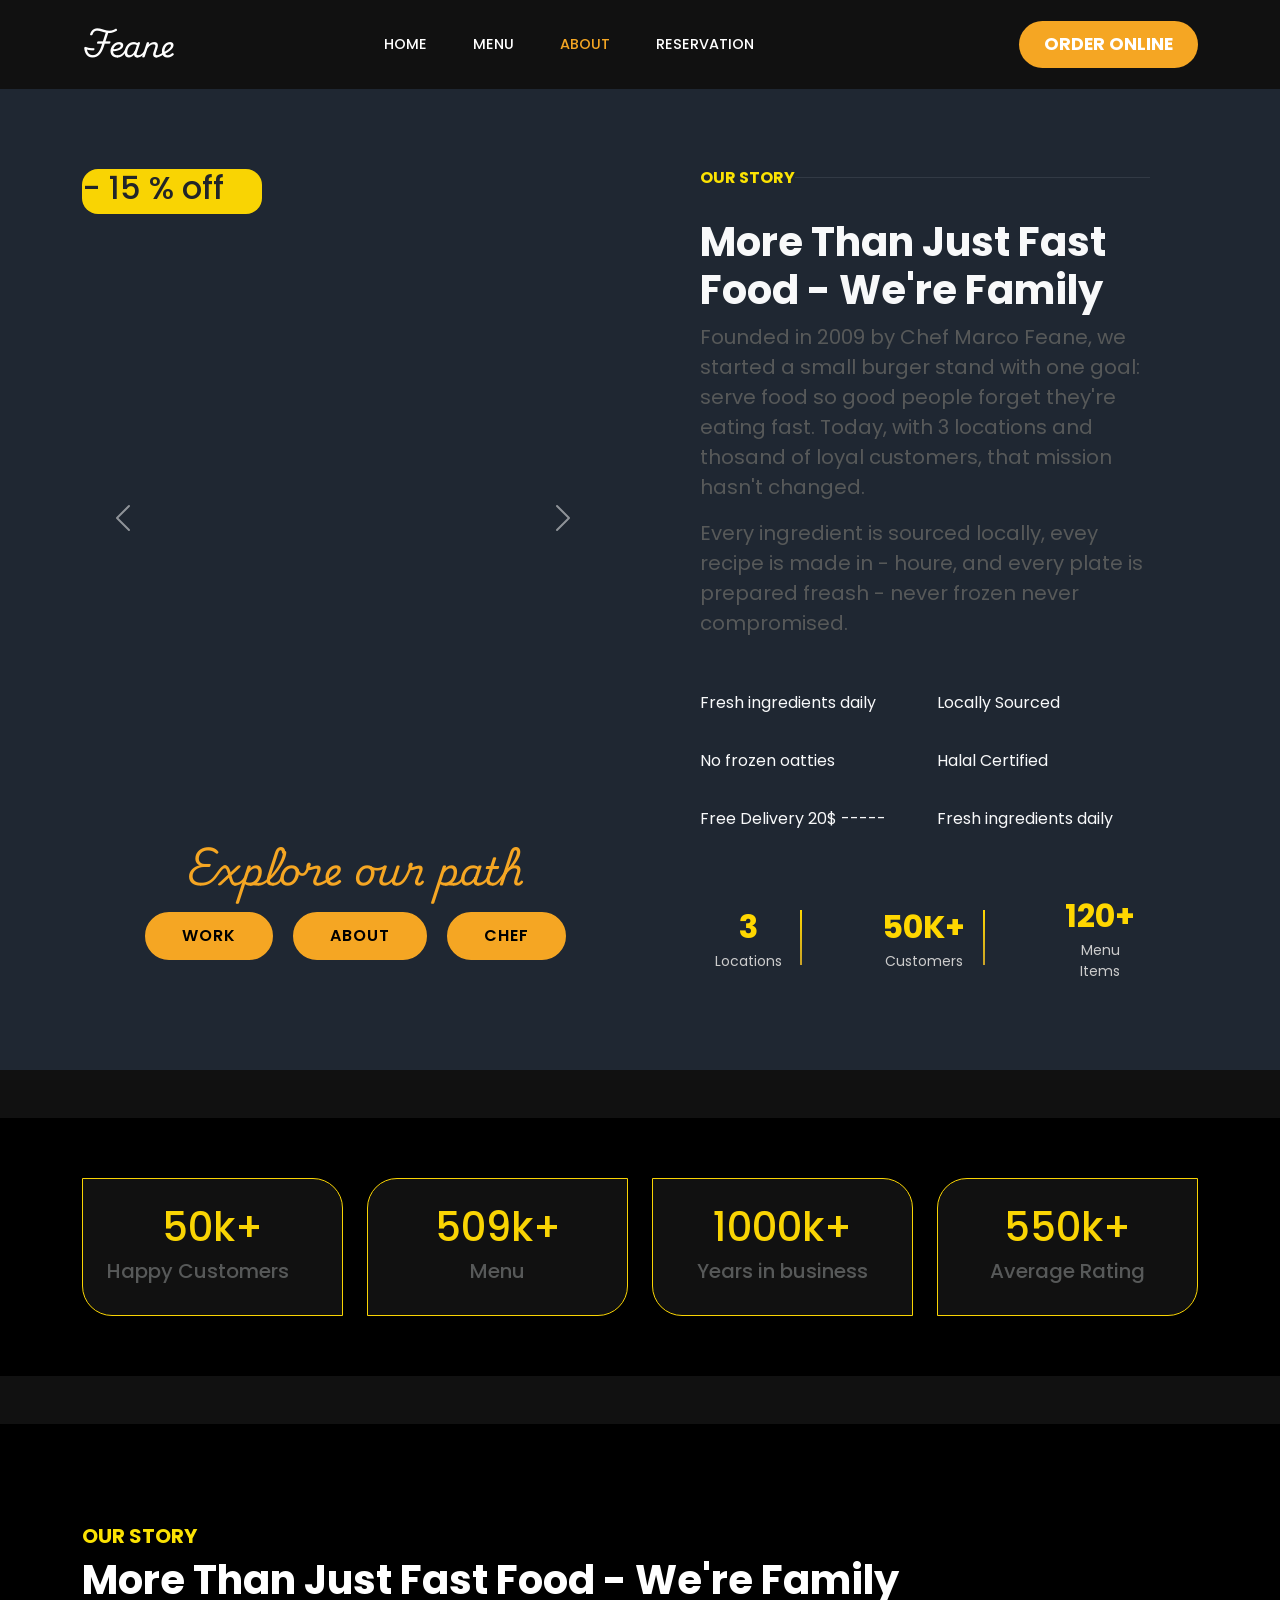
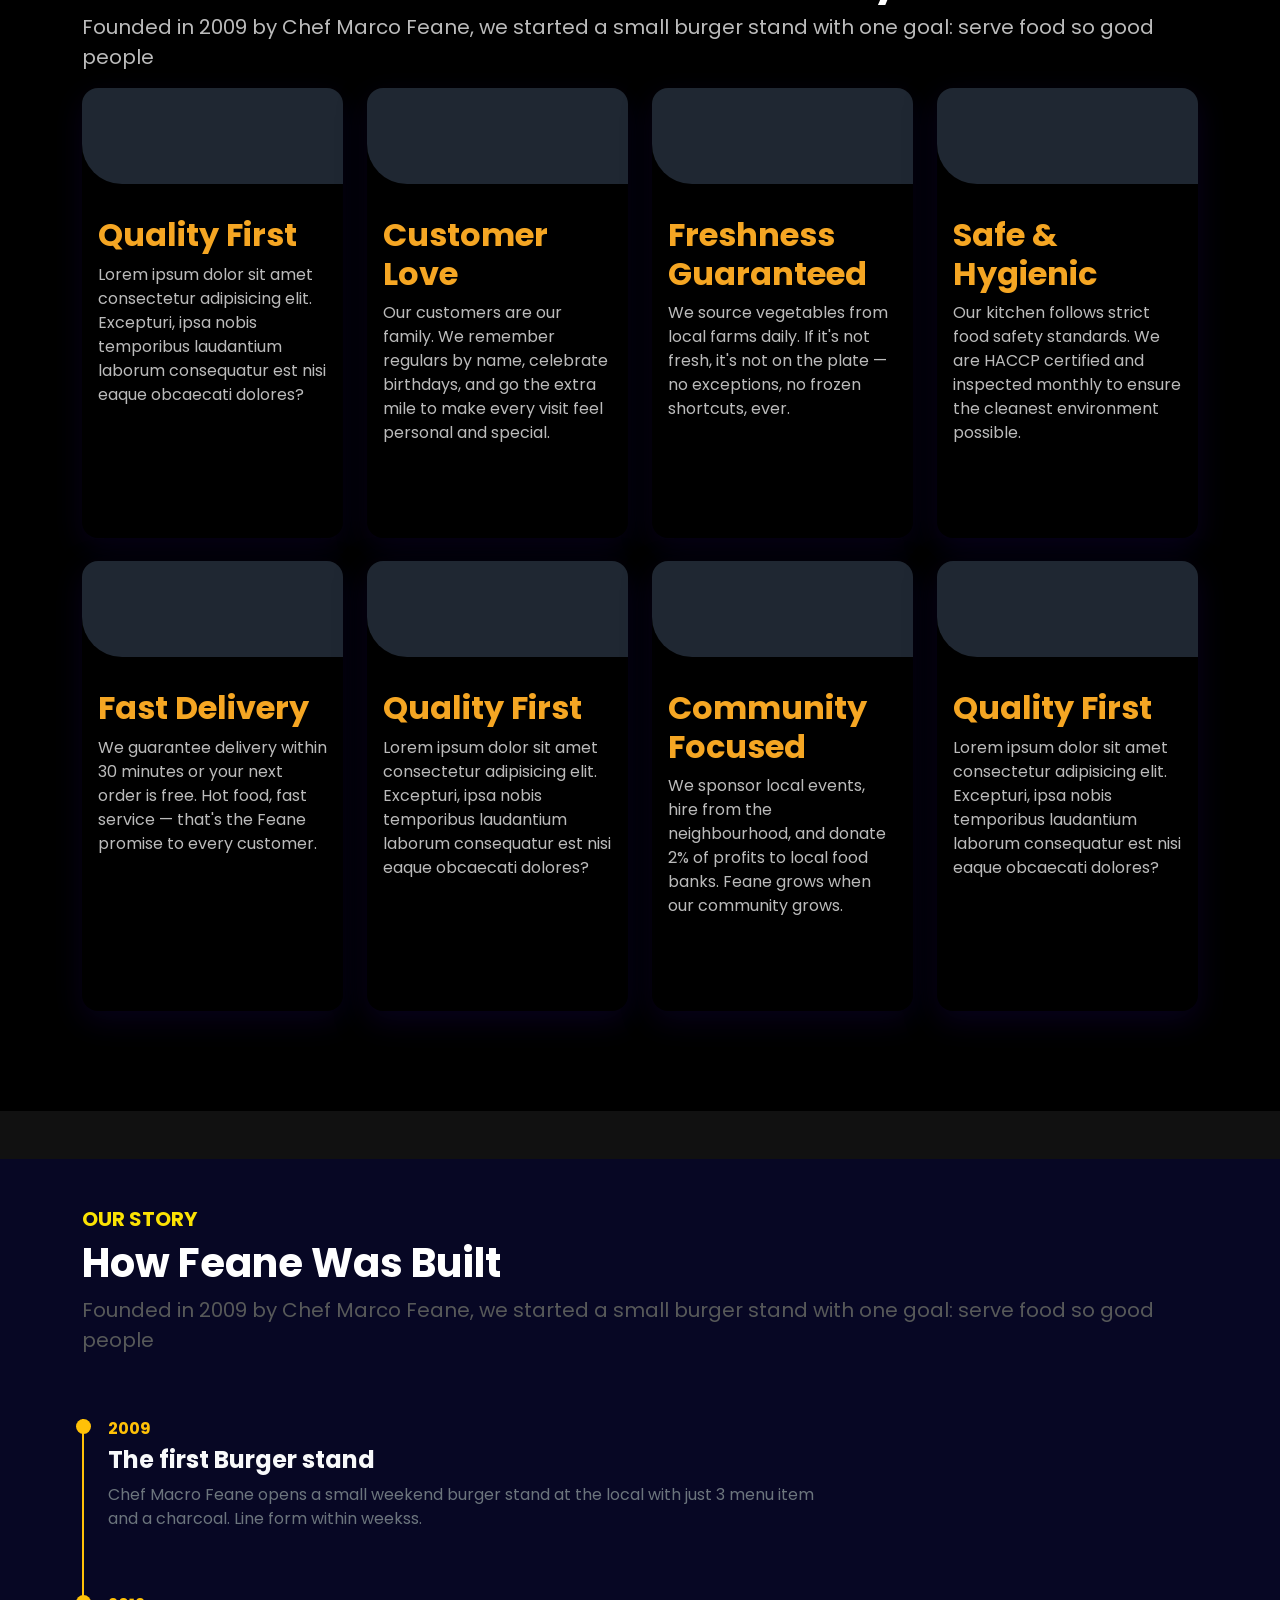
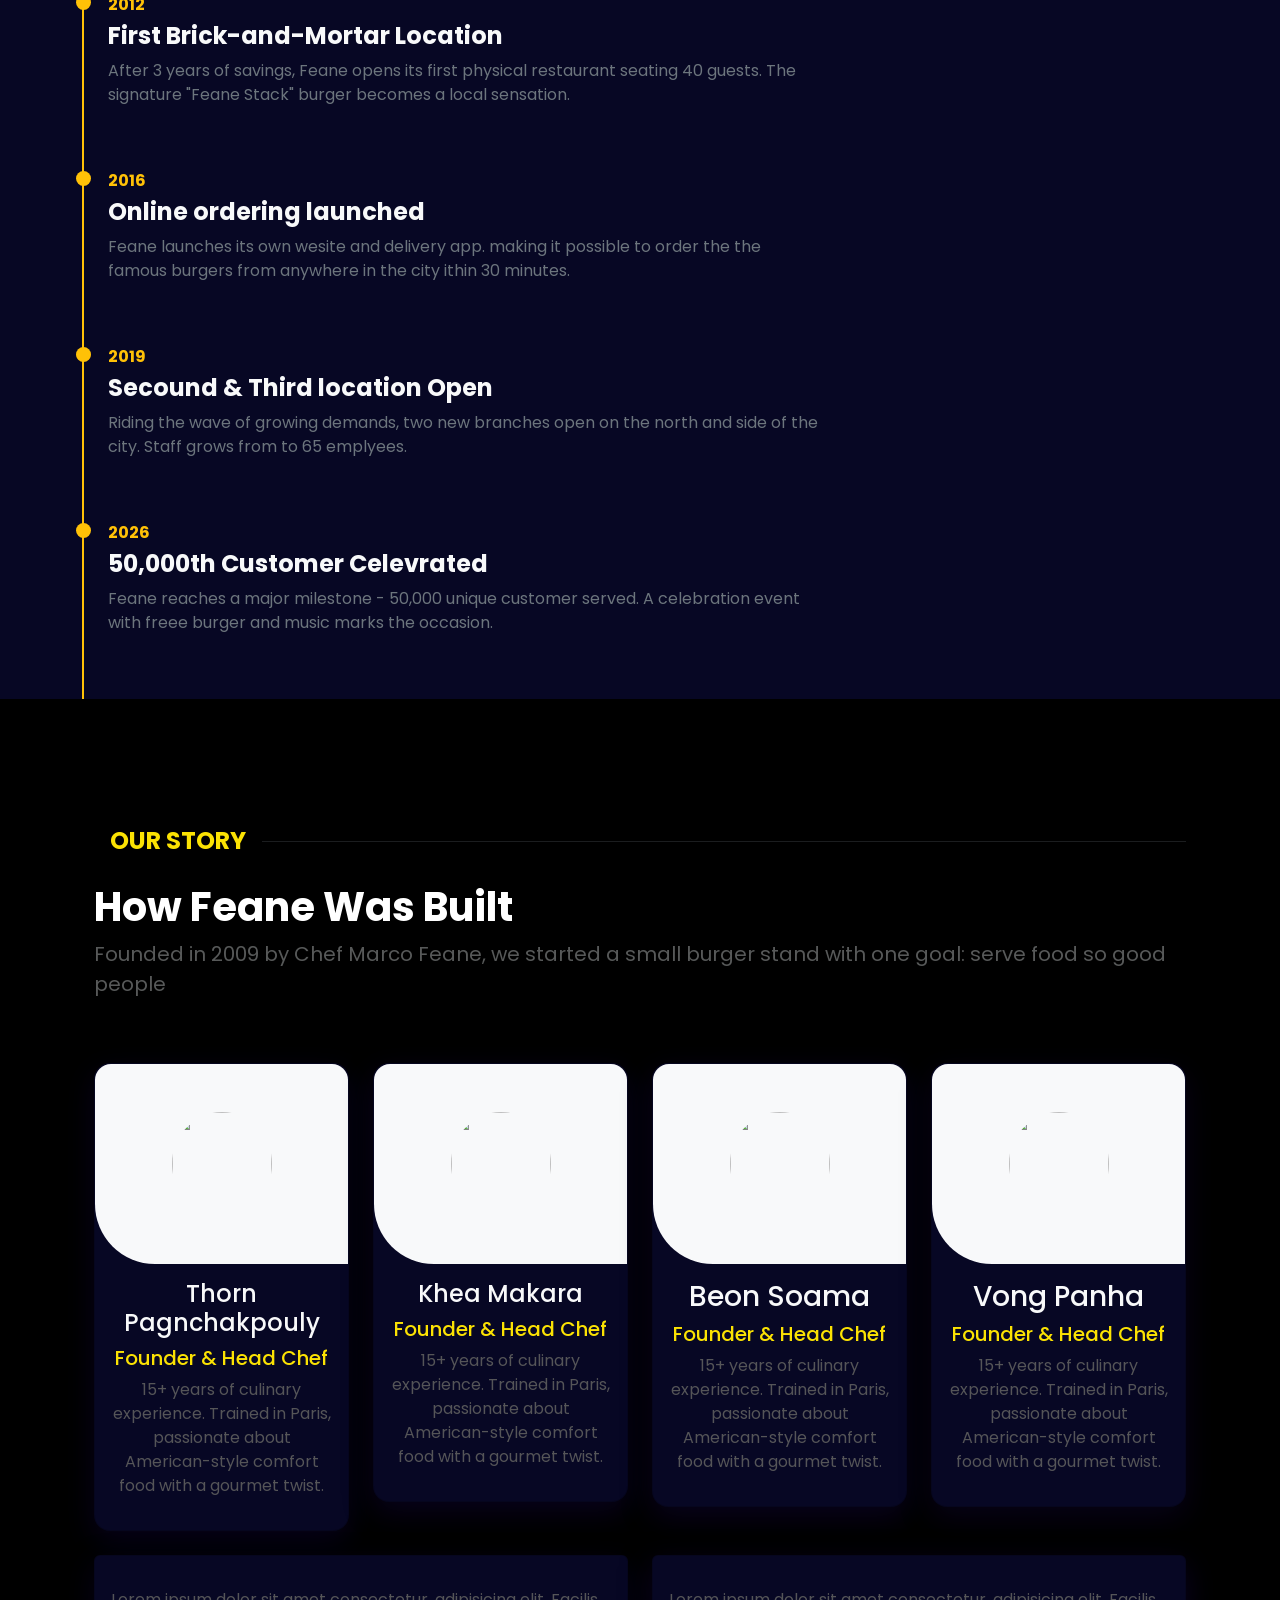
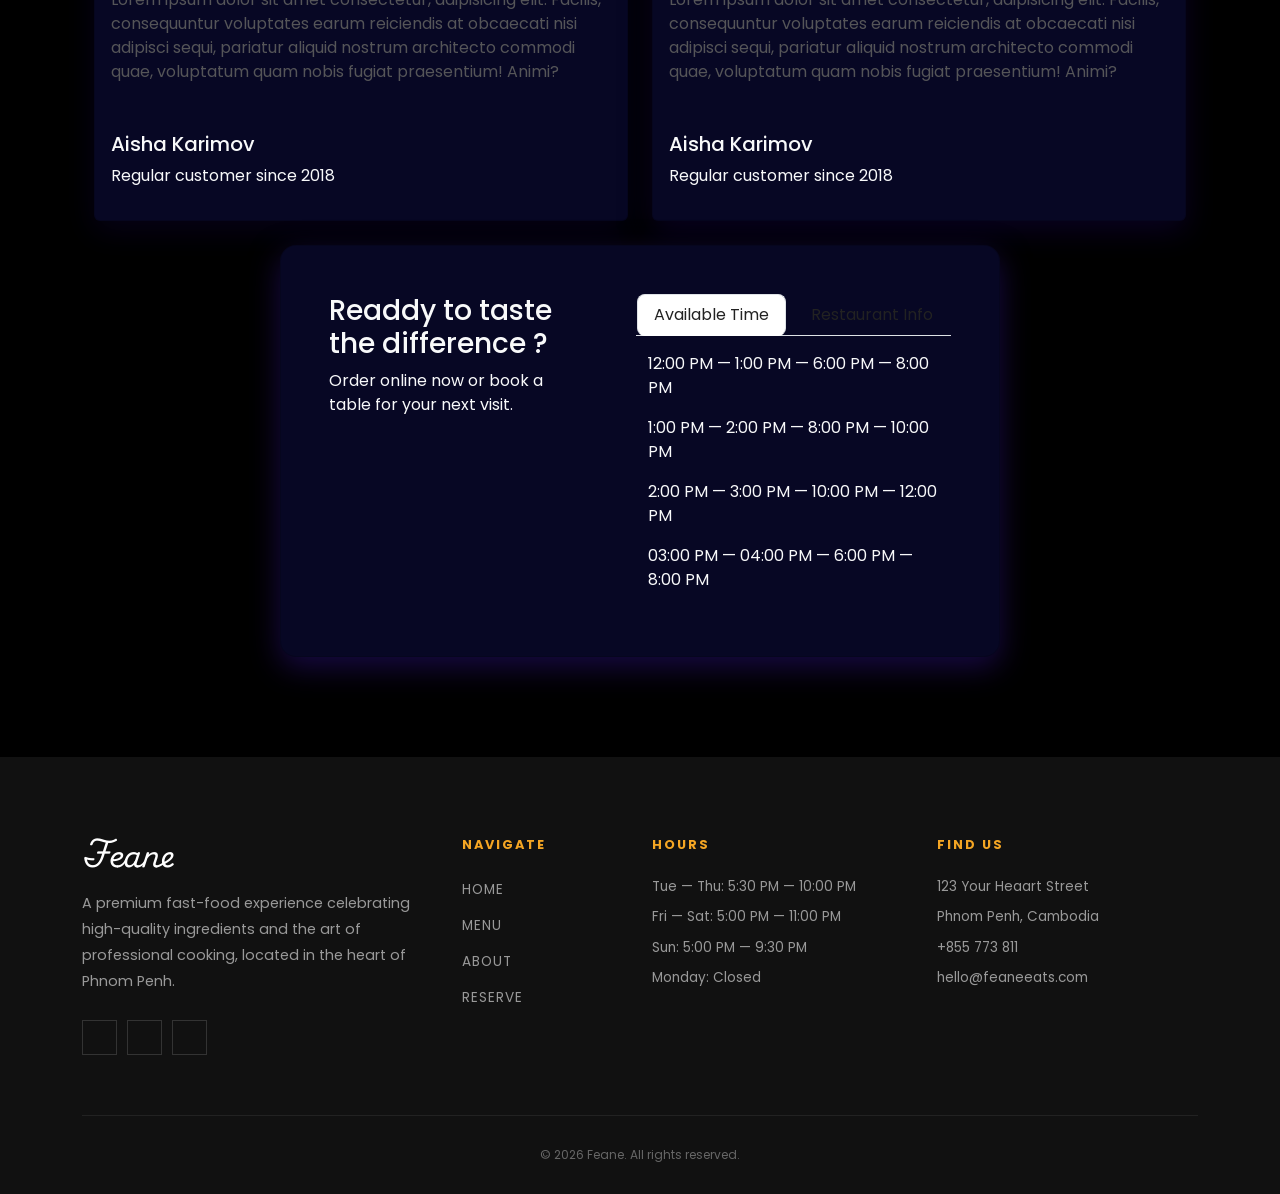
==== commit d2af27ce: "last push" ====
--- a/about.html
+++ b/about.html
@@ -54,12 +54,14 @@
         <div class="container">
             <div class="row">
                 <div class="col-lg-6">
-                    <div id="carouselExample" class="carousel slide" data-bs-ride="carousel" data-bs-interval="1500" data-bs-pause="false">
+                    <div id="carouselExample" class="carousel slide" data-bs-ride="carousel" data-bs-interval="1500"
+                        data-bs-pause="false">
                         <div class="carousel-inner">
                             <div class="carousel-item active">
                                 <div class="card border-0 rounded-5 position-relative bg-transparent"
                                     style="margin-top: 80px; width: 600px; height: 400px;">
-                                    <img src="https://upload.wikimedia.org/wikipedia/commons/thumb/6/62/NCI_Visuals_Food_Hamburger.jpg/1280px-NCI_Visuals_Food_Hamburger.jpg" alt="" class="rounded-5">
+                                    <img src="https://upload.wikimedia.org/wikipedia/commons/thumb/6/62/NCI_Visuals_Food_Hamburger.jpg/1280px-NCI_Visuals_Food_Hamburger.jpg"
+                                        alt="" class="rounded-5">
                                     <div class="circle position-absolute">
                                         <h2 class="text-light rounded-4"
                                             style="width: 180px;height: 45px; background: #60239d;"> -
@@ -104,13 +106,11 @@
                         </button>
                     </div>
                     <div class="text-center" style="margin-top: -60px;">
-                        <p class="menu-title text-gold mb-3" style="font-size: 38px !important; opacity: 1;">Explore our path</p>
-                        <a href="#work" class="btn btn-gold-pill mx-2"
-                            style="text-decoration: none;">WORK</a>
-                        <a href="#about" class="btn btn-gold-pill mx-2"
-                            style="text-decoration: none;">ABOUT</a>
-                        <a href="#Chef" class="btn btn-gold-pill mx-2"
-                            style="text-decoration: none;">CHEF</a>
+                        <p class="menu-title text-gold mb-3" style="font-size: 38px !important; opacity: 1;">Explore our
+                            path</p>
+                        <a href="#work" class="btn btn-gold-pill mx-2" style="text-decoration: none;">WORK</a>
+                        <a href="#about" class="btn btn-gold-pill mx-2" style="text-decoration: none;">ABOUT</a>
+                        <a href="#Chef" class="btn btn-gold-pill mx-2" style="text-decoration: none;">CHEF</a>
                     </div>
                 </div>
 
@@ -474,8 +474,8 @@
                                     style="border-radius: 16px 16px 0px 60px; position: relative; overflow: hidden;">
 
                                     <div class="profile-container" style="width: 100%;">
-                                        <img src="https://plus.unsplash.com/premium_photo-1661778091956-15dbe6e47442?fm=jpg&q=60&w=3000&auto=format&fit=crop&ixlib=rb-4.1.0&ixid=M3wxMjA3fDB8MHxzZWFyY2h8MXx8Y2hlZnxlbnwwfHwwfHx8MA%3D%3D" alt=""
-                                            style="border-radius: 50%; width: 100px; height: 200px;"
+                                        <img src="https://plus.unsplash.com/premium_photo-1661778091956-15dbe6e47442?fm=jpg&q=60&w=3000&auto=format&fit=crop&ixlib=rb-4.1.0&ixid=M3wxMjA3fDB8MHxzZWFyY2h8MXx8Y2hlZnxlbnwwfHwwfHx8MA%3D%3D"
+                                            alt="" style="border-radius: 50%; width: 100px; height: 200px;"
                                             class="py-5 profile-thumb">
 
                                         <div class="full-image-preview">
@@ -502,8 +502,8 @@
                                     style="border-radius: 16px 16px 0px 60px; position: relative; overflow: hidden;">
 
                                     <div class="profile-container" style="width: 100%;">
-                                        <img src="https://encrypted-tbn0.gstatic.com/images?q=tbn:ANd9GcT0rpjb_j-jTuQ3onR-zFmB5Ad6CYb7DSLy1w&s" alt=""
-                                            style="border-radius: 50%; width: 100px; height: 200px;"
+                                        <img src="https://encrypted-tbn0.gstatic.com/images?q=tbn:ANd9GcT0rpjb_j-jTuQ3onR-zFmB5Ad6CYb7DSLy1w&s"
+                                            alt="" style="border-radius: 50%; width: 100px; height: 200px;"
                                             class="py-5 profile-thumb">
 
                                         <div class="full-image-preview">
@@ -530,8 +530,8 @@
                                     style="border-radius: 16px 16px 0px 60px; position: relative; overflow: hidden;">
 
                                     <div class="profile-container" style="width: 100%;">
-                                        <img src="https://previews.123rf.com/images/ximagination/ximagination1602/ximagination160200916/53064486-picture-of-young-female-chef-standing-in-the-studio-with-confident-pose-and-holding-a-spoon.jpg" alt=""
-                                            style="border-radius: 50%; width: 100px; height: 200px;"
+                                        <img src="https://previews.123rf.com/images/ximagination/ximagination1602/ximagination160200916/53064486-picture-of-young-female-chef-standing-in-the-studio-with-confident-pose-and-holding-a-spoon.jpg"
+                                            alt="" style="border-radius: 50%; width: 100px; height: 200px;"
                                             class="py-5 profile-thumb">
 
                                         <div class="full-image-preview">
@@ -558,8 +558,8 @@
                                     style="border-radius: 16px 16px 0px 60px; position: relative; overflow: hidden;">
 
                                     <div class="profile-container" style="width: 100%;">
-                                        <img src="https://www.shutterstock.com/image-photo/restaurant-kitchen-portrait-confident-chef-600nw-2645077225.jpg" alt=""
-                                            style="border-radius: 50%; width: 100px; height: 200px;"
+                                        <img src="https://www.shutterstock.com/image-photo/restaurant-kitchen-portrait-confident-chef-600nw-2645077225.jpg"
+                                            alt="" style="border-radius: 50%; width: 100px; height: 200px;"
                                             class="py-5 profile-thumb">
 
                                         <div class="full-image-preview">
@@ -656,8 +656,8 @@
                                             <li class="nav-item" role="presentation">
                                                 <button class="nav-link rounded-3" id="profile-tab" data-bs-toggle="tab"
                                                     data-bs-target="#profile-tab-pane" type="button" role="tab"
-                                                    aria-controls="profile-tab-pane" aria-selected="false">Restaurent
-                                                    Infor</button>
+                                                    aria-controls="profile-tab-pane" aria-selected="false">Restaurant
+                                                    Info</button>
                                             </li>
                                         </ul>
                                         <div class="container">
@@ -702,7 +702,7 @@
                                                             <p class="text-light"><span
                                                                     style="color: rgb(60, 255, 0);"><i
                                                                         class="fa-solid fa-calendar-days"></i></span>
-                                                                Mon–Sun:
+                                                                Mon-Sun:
                                                                 11:00 AM – 10:00 PM</p>
                                                             <p class="text-light"><span style="color: blue;"><i
                                                                         class="fa-solid fa-phone"></i></span> (+855)99
@@ -767,13 +767,14 @@
             </div>
         </div>
     </footer>
-
-    <script src="assets/css/bootstrap/bootstrap-5.3.8-dist/js/bootstrap.bundle.min.js"></script>
-    <script type="module" src="assets/js/script.js"></script>
-    <script src="https://unpkg.com/aos@2.3.1/dist/aos.js"></script>
-    <script>
-        AOS.init();
-    </script>
-
+</body>
+
+<!-- BOOTSTRAP JAVA -->
+<script src="assets/css/bootstrap/bootstrap-5.3.8-dist/js/bootstrap.bundle.min.js"></script>
+<script type="module" src="assets/js/script.js"></script>
+<script src="https://unpkg.com/aos@2.3.1/dist/aos.js"></script>
+<script>
+    AOS.init();
+</script>
 
 </html>
